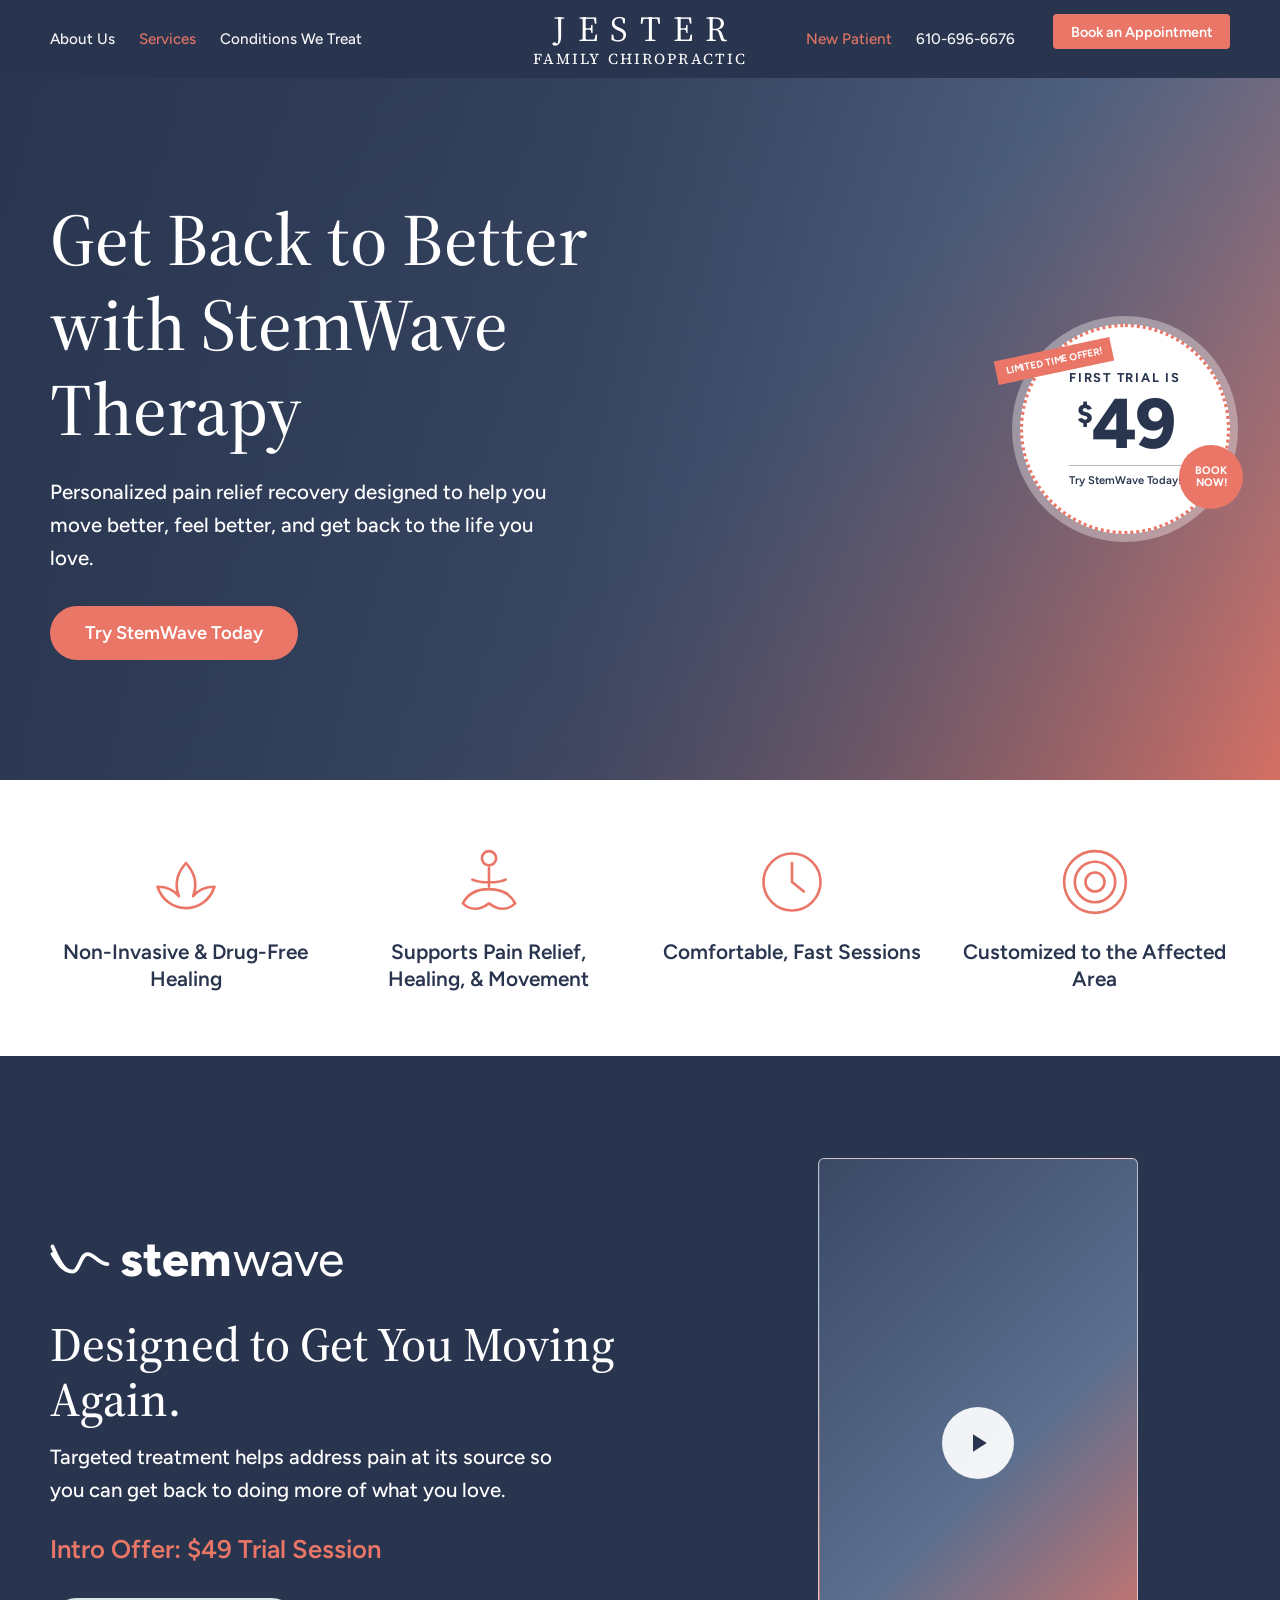
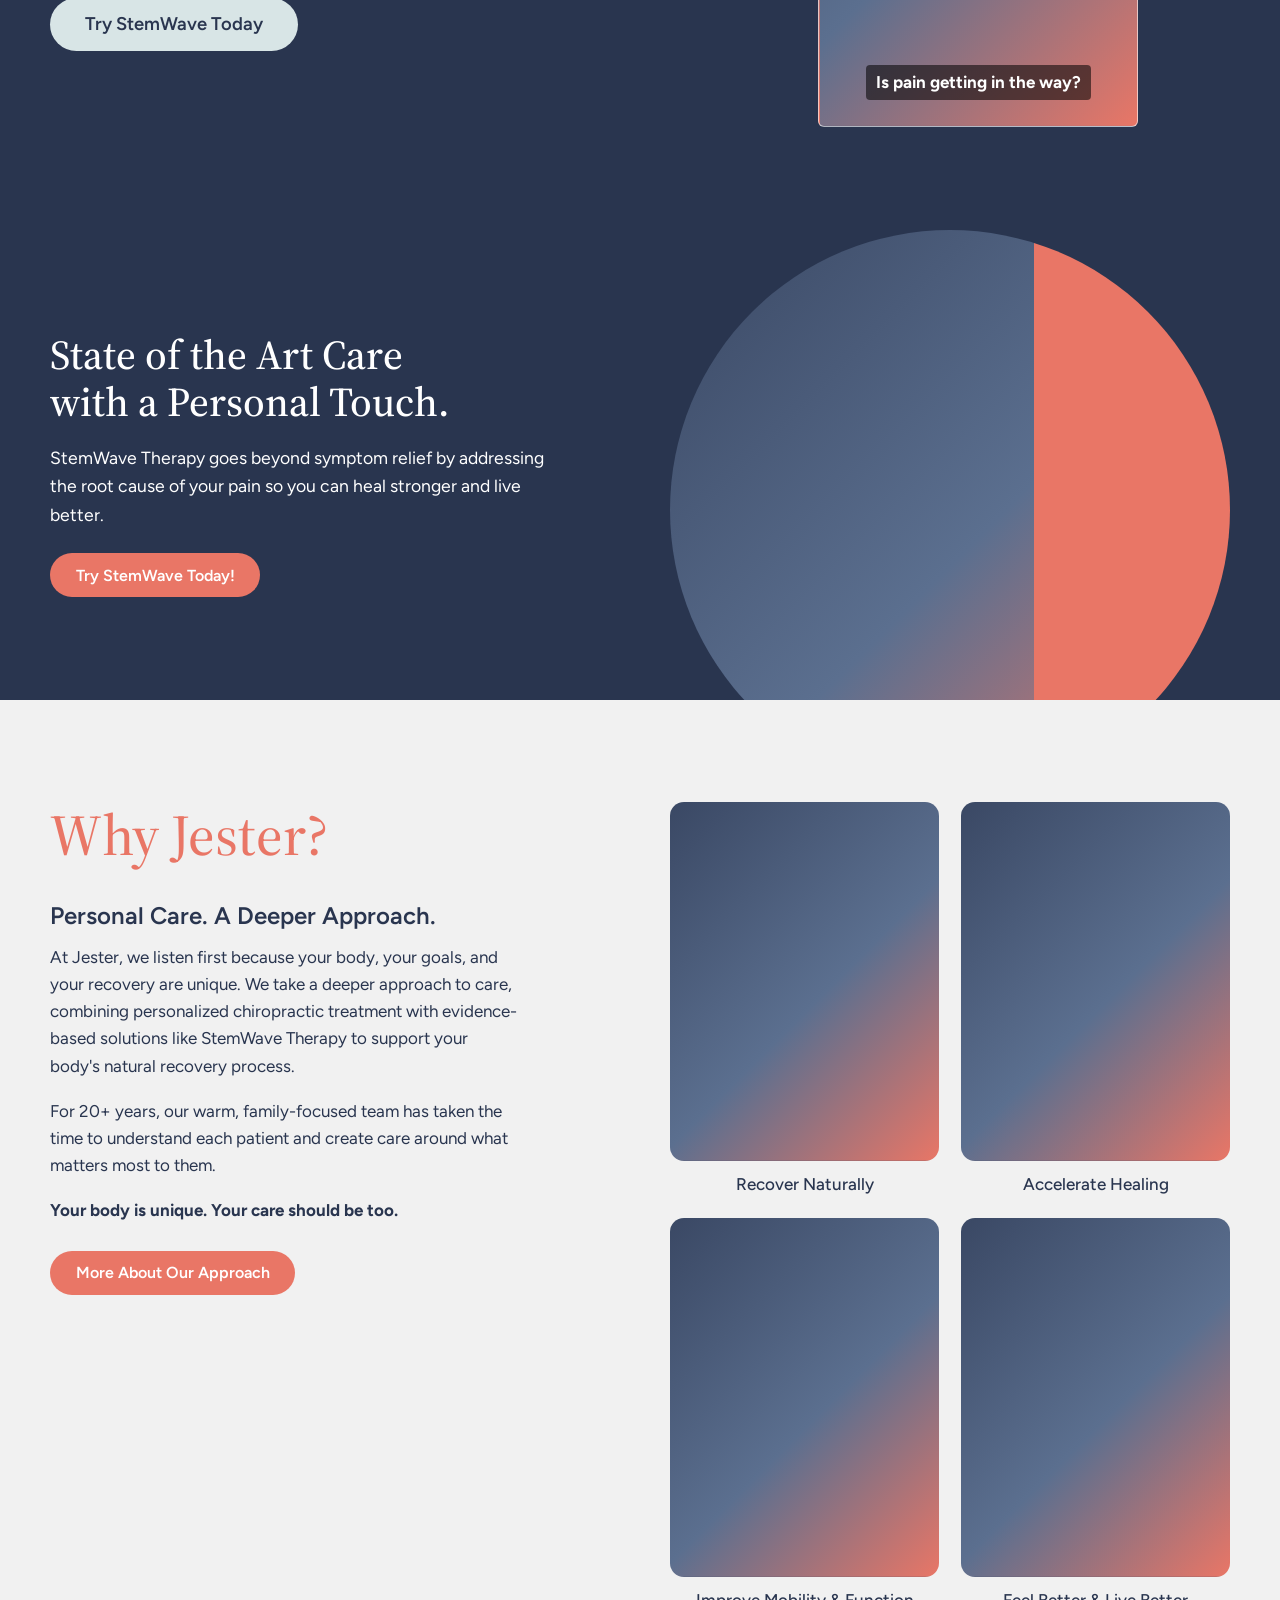
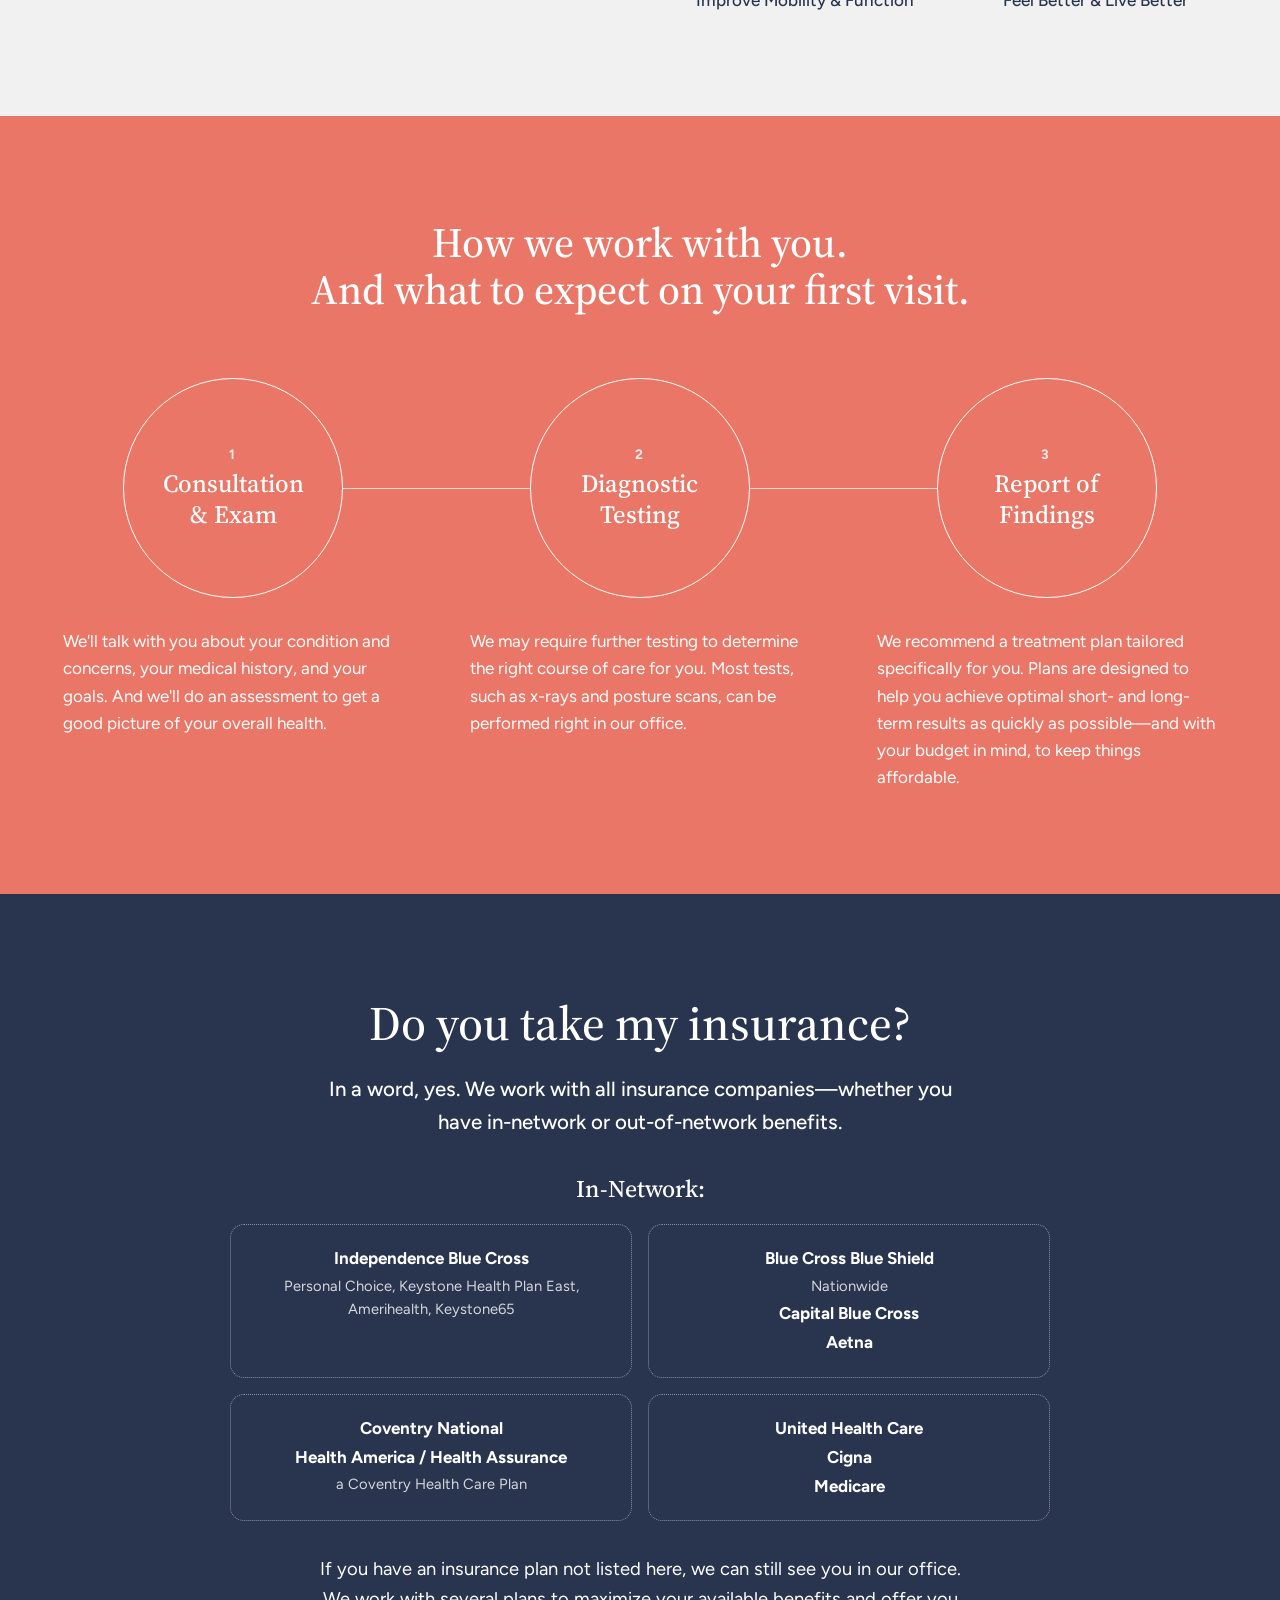
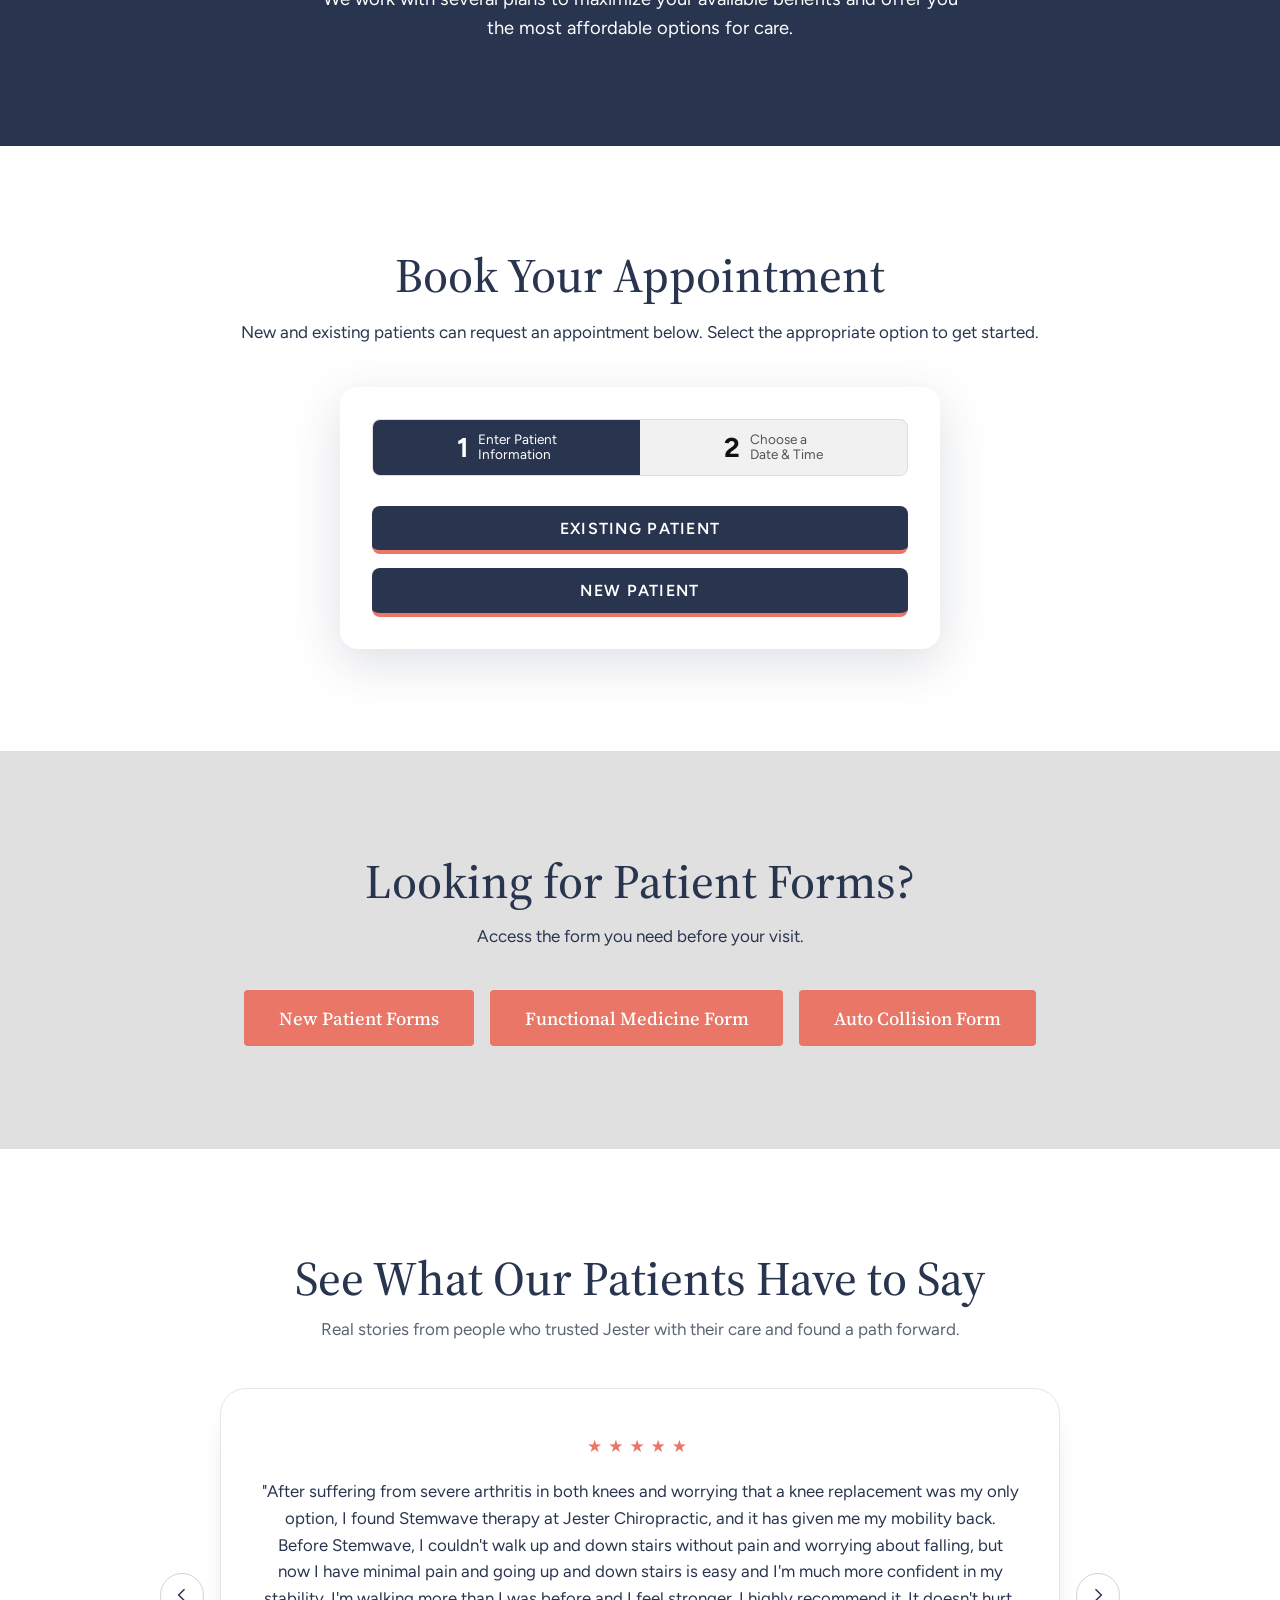
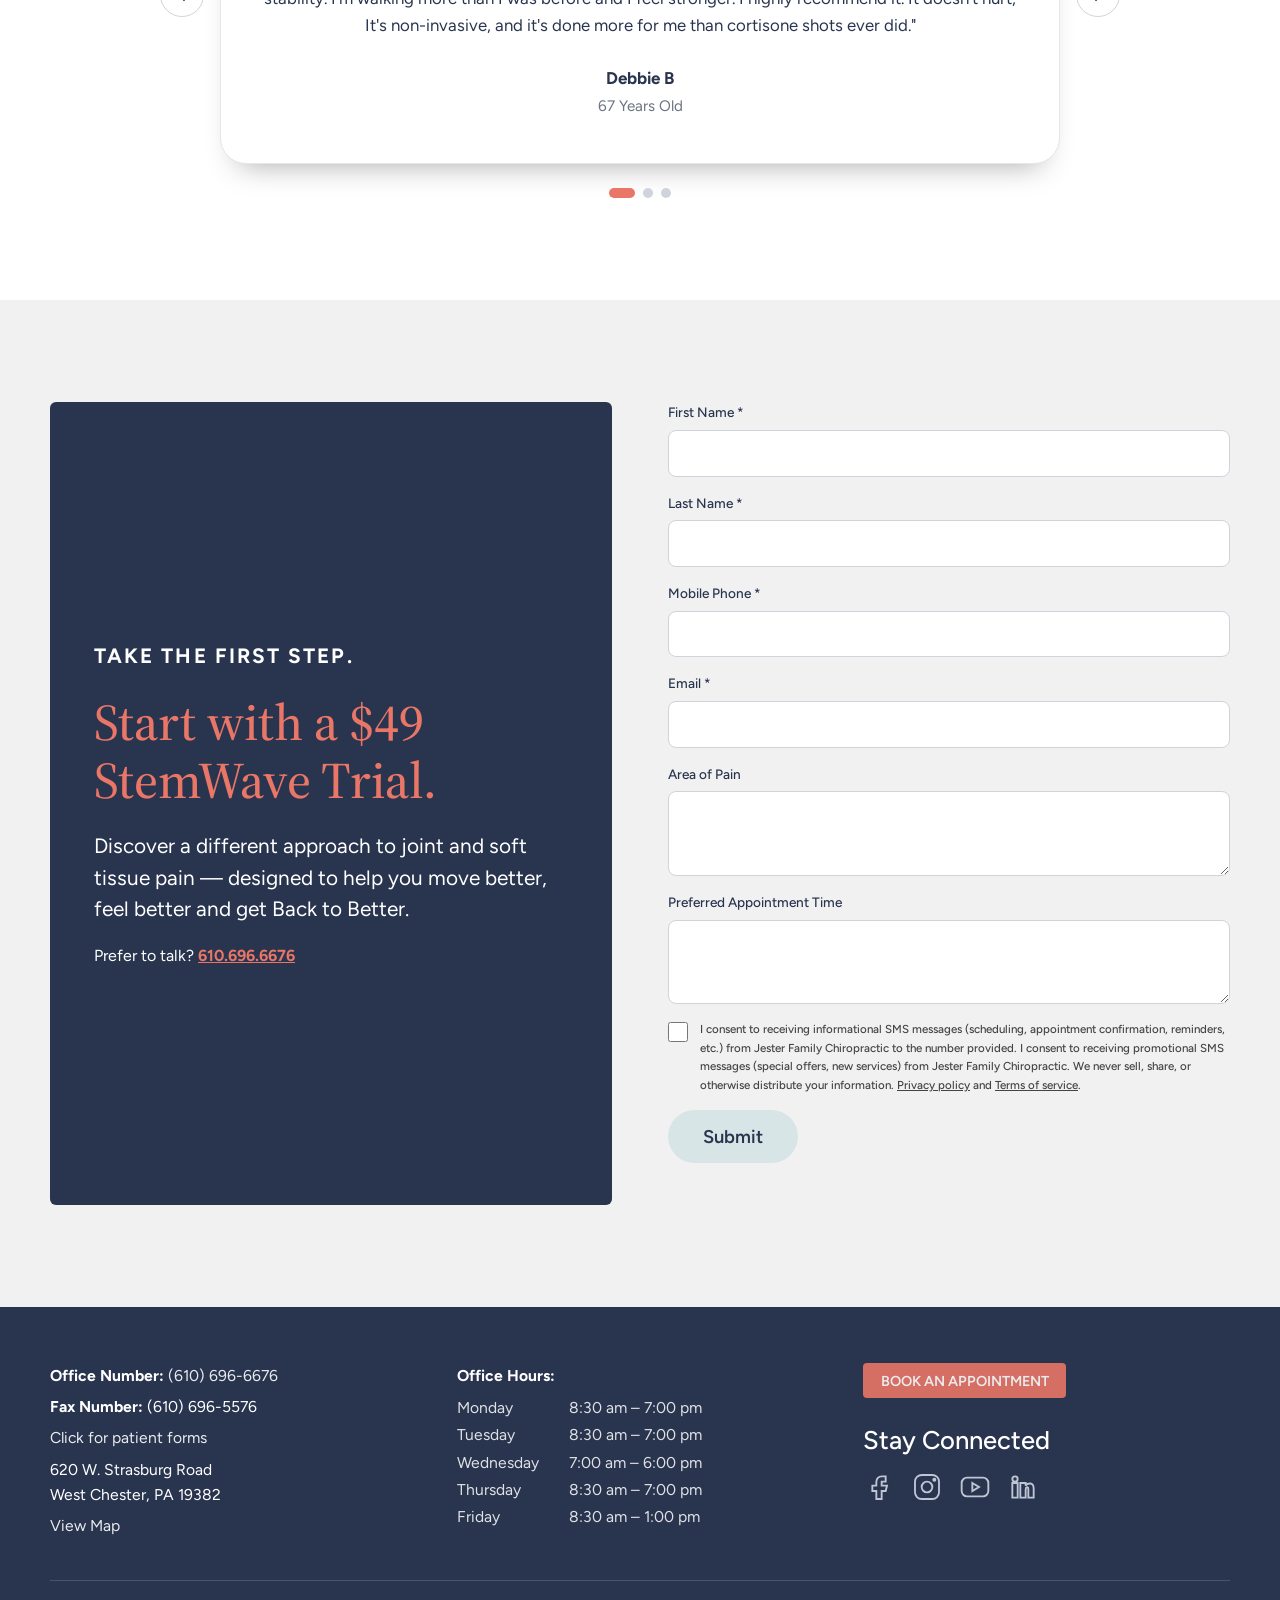
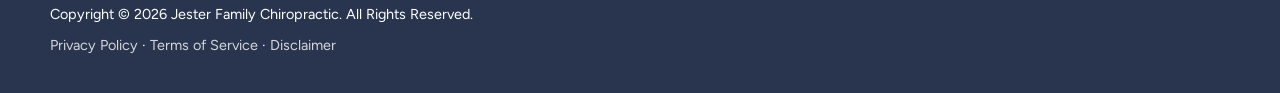
==== landing/index.html @ bee8f367 "Add StemWave Therapy landing page (HTML/CSS/JS) Single-page landing for Jester Family Chiropractic c" ====
<!doctype html>
<html lang="en">
<head>
<meta charset="utf-8">
<meta name="viewport" content="width=device-width, initial-scale=1">
<title>StemWave Therapy | Jester Family Chiropractic, West Chester PA</title>
<meta name="description" content="Non-invasive, drug-free StemWave Therapy in West Chester, PA. Start with a $49 trial session at Jester Family Chiropractic.">
<link rel="preconnect" href="https://fonts.googleapis.com">
<link rel="preconnect" href="https://fonts.gstatic.com" crossorigin>
<link href="https://fonts.googleapis.com/css2?family=Figtree:wght@400;500;600;700&family=Source+Serif+4:opsz,wght@8..60,400;8..60,500;8..60,600&display=swap" rel="stylesheet">
<link rel="stylesheet" href="style.css">
<script type="application/ld+json">
{"@context":"https://schema.org","@type":"Chiropractor","name":"Jester Family Chiropractic","telephone":"+1-610-696-6676","faxNumber":"+1-610-696-5576",
"address":{"@type":"PostalAddress","streetAddress":"620 W. Strasburg Road","addressLocality":"West Chester","addressRegion":"PA","postalCode":"19382","addressCountry":"US"},
"openingHoursSpecification":[
{"@type":"OpeningHoursSpecification","dayOfWeek":["Monday","Tuesday","Thursday"],"opens":"08:30","closes":"19:00"},
{"@type":"OpeningHoursSpecification","dayOfWeek":"Wednesday","opens":"07:00","closes":"18:00"},
{"@type":"OpeningHoursSpecification","dayOfWeek":"Friday","opens":"08:30","closes":"13:00"}]}
</script>
</head>
<body>
<a class="skip" href="#main">Skip to content</a>

<header class="site-header" id="top">
  <div class="header-inner">
    <nav class="nav nav-left" aria-label="Primary">
      <a href="#why">About Us</a>
      <a href="#stemwave" class="active">Services</a>
      <a href="#benefits">Conditions We Treat</a>
    </nav>
    <a class="logo" href="#top" aria-label="Jester Family Chiropractic">
      <span class="logo-main">JESTER</span>
      <span class="logo-sub">Family Chiropractic</span>
    </a>
    <nav class="nav nav-right" aria-label="Secondary">
      <a href="#book-your-appointment" class="accent">New Patient</a>
      <a href="tel:6106966676">610-696-6676</a>
    </nav>
    <a class="btn btn-coral btn-sm header-cta" href="#book-your-appointment">Book an Appointment</a>
    <button class="menu-btn" aria-label="Menu" aria-expanded="false" aria-controls="mobile-nav"><span></span><span></span><span></span></button>
  </div>
  <nav id="mobile-nav" class="mobile-nav" aria-label="Mobile">
    <a href="#why">About Us</a><a href="#stemwave">Services</a><a href="#how-we-work">What to Expect</a>
    <a href="#insurance">Insurance</a><a href="#book-your-appointment">Book an Appointment</a><a href="tel:6106966676">610-696-6676</a>
  </nav>
</header>

<main id="main">

<!-- HERO -->
<section class="hero ph" style="--img:url(assets/hero.jpg)">
  <div class="hero-overlay"></div>
  <div class="wrap hero-inner">
    <div class="hero-copy reveal">
      <h1>Get Back to Better with StemWave Therapy</h1>
      <p class="lead">Personalized pain relief recovery designed to help you move better, feel better, and get back to the life you love.</p>
      <a class="btn btn-coral btn-lg" href="#formsection">Try StemWave Today</a>
    </div>
    <a class="offer" href="#formsection" aria-label="Limited time offer: first trial is $49. Book now">
      <span class="offer-tag">Limited time offer!</span>
      <span class="offer-small">First trial is</span>
      <span class="offer-price"><sup>$</sup>49</span>
      <span class="offer-note">Try StemWave Today!</span>
      <span class="offer-book">Book<br>Now!</span>
    </a>
  </div>
</section>

<!-- BENEFITS -->
<section class="benefits" id="benefits">
  <div class="wrap grid-4">
    <div class="benefit reveal">
      <svg viewBox="0 0 64 64" aria-hidden="true"><path d="M32 54c-10 0-20-6-24-18 8 0 14 3 18 8-3-8-3-18 6-28 9 10 9 20 6 28 4-5 10-8 18-8-4 12-14 18-24 18z"/></svg>
      <h3>Non-Invasive &amp; Drug-Free Healing</h3>
    </div>
    <div class="benefit reveal">
      <svg viewBox="0 0 64 64" aria-hidden="true"><circle cx="32" cy="12" r="6"/><path d="M32 20v16M18 30c6 3 22 3 28 0M10 50c6 6 14 6 22 0 8 6 16 6 22 0-4-8-12-12-22-12S14 42 10 50z"/></svg>
      <h3>Supports Pain Relief, Healing, &amp; Movement</h3>
    </div>
    <div class="benefit reveal">
      <svg viewBox="0 0 64 64" aria-hidden="true"><circle cx="32" cy="32" r="24"/><path d="M32 16v16l10 8"/></svg>
      <h3>Comfortable, Fast Sessions</h3>
    </div>
    <div class="benefit reveal">
      <svg viewBox="0 0 64 64" aria-hidden="true"><circle cx="32" cy="32" r="26"/><circle cx="32" cy="32" r="17"/><circle cx="32" cy="32" r="8"/></svg>
      <h3>Customized to the Affected Area</h3>
    </div>
  </div>
</section>

<!-- STEMWAVE INTRO -->
<section class="stemwave" id="stemwave">
  <div class="wrap split">
    <div class="reveal">
      <p class="wordmark" aria-label="StemWave"><svg viewBox="0 0 48 32" aria-hidden="true"><path d="M2 6c6 14 10 20 16 20s6-14 12-14 8 8 16 8M2 12c6 10 10 14 16 14"/></svg><b>stem</b>wave</p>
      <h2>Designed to Get You Moving Again.</h2>
      <p class="lead">Targeted treatment helps address pain at its source so you can get back to doing more of what you love.</p>
      <p class="intro-offer">Intro Offer: $49 Trial Session</p>
      <a class="btn btn-mist btn-lg" href="#formsection">Try StemWave Today</a>
    </div>
    <div class="video reveal">
      <div class="video-frame ph" style="--img:url(assets/video-poster.jpg)">
        <button class="play" aria-label="Play video"><svg viewBox="0 0 24 24"><path d="M8 5v14l11-7z"/></svg></button>
        <span class="video-cap">Is pain getting in the way?</span>
      </div>
    </div>
  </div>
</section>

<!-- STATE OF THE ART -->
<section class="art">
  <div class="wrap split art-grid">
    <div class="reveal">
      <h2>State of the Art Care<br>with a Personal Touch.</h2>
      <p>StemWave Therapy goes beyond symptom relief by addressing the root cause of your pain so you can heal stronger and live better.</p>
      <a class="btn btn-coral" href="#formsection">Try StemWave Today!</a>
    </div>
    <div class="art-visual reveal" aria-hidden="true">
      <div class="art-half"></div>
      <div class="art-circle ph" style="--img:url(assets/treatment-shoulder.jpg)"></div>
    </div>
  </div>
</section>

<!-- WHY JESTER -->
<section class="why" id="why">
  <div class="wrap split">
    <div class="reveal">
      <h2 class="coral">Why Jester?</h2>
      <h3>Personal Care. A Deeper Approach.</h3>
      <p>At Jester, we listen first because your body, your goals, and your recovery are unique. We take a deeper approach to care, combining personalized chiropractic treatment with evidence-based solutions like StemWave Therapy to support your body's natural recovery process.</p>
      <p>For 20+ years, our warm, family-focused team has taken the time to understand each patient and create care around what matters most to them.</p>
      <p><strong>Your body is unique. Your care should be too.</strong></p>
      <a class="btn btn-coral" href="#how-we-work">More About Our Approach</a>
    </div>
    <div class="tiles">
      <figure class="reveal"><div class="tile ph" style="--img:url(assets/tile-1.jpg)"></div><figcaption>Recover Naturally</figcaption></figure>
      <figure class="reveal"><div class="tile ph" style="--img:url(assets/tile-2.jpg)"></div><figcaption>Accelerate Healing</figcaption></figure>
      <figure class="reveal"><div class="tile ph" style="--img:url(assets/tile-3.jpg)"></div><figcaption>Improve Mobility &amp; Function</figcaption></figure>
      <figure class="reveal"><div class="tile ph" style="--img:url(assets/tile-4.jpg)"></div><figcaption>Feel Better &amp; Live Better</figcaption></figure>
    </div>
  </div>
</section>

<!-- HOW WE WORK -->
<section class="how" id="how-we-work">
  <div class="wrap">
    <h2 class="reveal">How we work with you.<br>And what to expect on your first visit.</h2>
    <ol class="steps">
      <li class="reveal">
        <span class="circle"><span class="num">1</span>Consultation<br>&amp; Exam</span>
        <p>We'll talk with you about your condition and concerns, your medical history, and your goals. And we'll do an assessment to get a good picture of your overall health.</p>
      </li>
      <li class="reveal">
        <span class="circle"><span class="num">2</span>Diagnostic<br>Testing</span>
        <p>We may require further testing to determine the right course of care for you. Most tests, such as x-rays and posture scans, can be performed right in our office.</p>
      </li>
      <li class="reveal">
        <span class="circle"><span class="num">3</span>Report of<br>Findings</span>
        <p>We recommend a treatment plan tailored specifically for you. Plans are designed to help you achieve optimal short- and long-term results as quickly as possible—and with your budget in mind, to keep things affordable.</p>
      </li>
    </ol>
  </div>
</section>

<!-- INSURANCE -->
<section class="insurance" id="insurance">
  <div class="wrap narrow">
    <h2 class="reveal">Do you take my insurance?</h2>
    <p class="lead reveal">In a word, yes. We work with all insurance companies—whether you have in-network or out-of-network benefits.</p>
    <h3 class="reveal">In-Network:</h3>
    <div class="ins-list reveal">
      <div><strong>Independence Blue Cross</strong><span>Personal Choice, Keystone Health Plan East, Amerihealth, Keystone65</span></div>
      <div><strong>Blue Cross Blue Shield</strong><span>Nationwide</span><strong>Capital Blue Cross</strong><strong>Aetna</strong></div>
      <div><strong>Coventry National</strong><strong>Health America / Health Assurance</strong><span>a Coventry Health Care Plan</span></div>
      <div><strong>United Health Care</strong><strong>Cigna</strong><strong>Medicare</strong></div>
    </div>
    <p class="ins-note reveal">If you have an insurance plan not listed here, we can still see you in our office. We work with several plans to maximize your available benefits and offer you the most affordable options for care.</p>
  </div>
</section>

<!-- BOOKING -->
<section class="booking" id="book-your-appointment">
  <div class="wrap narrow">
    <h2 class="reveal">Book Your Appointment</h2>
    <p class="reveal center">New and existing patients can request an appointment below. Select the appropriate option to get started.</p>

    <div class="book-card reveal" id="bookCard">
      <ol class="stepper" aria-label="Booking progress">
        <li class="on" data-step="1"><b>1</b><span>Enter Patient<br>Information</span></li>
        <li data-step="2"><b>2</b><span>Choose a<br>Date &amp; Time</span></li>
      </ol>

      <div class="panel" data-panel="0">
        <button class="btn btn-navy btn-block" data-type="Existing Patient">Existing Patient</button>
        <button class="btn btn-navy btn-block" data-type="New Patient">New Patient</button>
      </div>

      <form class="panel" data-panel="1" novalidate hidden>
        <p class="badge-type" id="patientType"></p>
        <div class="row2">
          <label>First name *<input name="first" autocomplete="given-name" required></label>
          <label>Last name *<input name="last" autocomplete="family-name" required></label>
        </div>
        <label>Mobile phone *<input name="phone" type="tel" autocomplete="tel" required></label>
        <label>Email *<input name="email" type="email" autocomplete="email" required></label>
        <div class="actions">
          <button type="button" class="link" data-back="0">← Back</button>
          <button type="submit" class="btn btn-coral">Continue</button>
        </div>
      </form>

      <div class="panel" data-panel="2" hidden>
        <p class="pick-title">Choose a day</p>
        <div class="days" id="days" role="radiogroup" aria-label="Day"></div>
        <p class="pick-title">Choose a time</p>
        <div class="times" id="times" role="radiogroup" aria-label="Time"></div>
        <div class="actions">
          <button type="button" class="link" data-back="1">← Back</button>
          <button type="button" class="btn btn-coral" id="confirmBtn" disabled>Request Appointment</button>
        </div>
      </div>

      <div class="panel done" data-panel="3" hidden>
        <svg viewBox="0 0 64 64" aria-hidden="true"><circle cx="32" cy="32" r="28"/><path d="M20 33l8 8 16-17"/></svg>
        <h3>Request received</h3>
        <p id="doneMsg"></p>
        <p class="small">Need it sooner? Call <a href="tel:6106966676">610-696-6676</a>.</p>
      </div>
    </div>
  </div>
</section>

<!-- PATIENT FORMS -->
<section class="forms" id="patient-forms">
  <div class="wrap">
    <h2 class="reveal">Looking for Patient Forms?</h2>
    <p class="reveal center">Access the form you need before your visit.</p>
    <div class="form-btns reveal">
      <a class="btn btn-coral btn-lg" href="https://jesterchiropractic.com/wp-content/uploads/2022/02/ChiroNewPatientPaperwork2022.pdf" target="_blank" rel="noopener">New Patient Forms</a>
      <a class="btn btn-coral btn-lg" href="https://jesterchiropractic.com/wp-content/uploads/2026/08/Functional-Medicine-New-Patient-JFC.pdf" target="_blank" rel="noopener">Functional Medicine Form</a>
      <a class="btn btn-coral btn-lg" href="https://jesterchiropractic.com/wp-content/uploads/2026/08/Auto-collision-Form-new.pdf" target="_blank" rel="noopener">Auto Collision Form</a>
    </div>
  </div>
</section>

<!-- TESTIMONIALS -->
<section class="testi" id="testimonials">
  <div class="wrap">
    <h2 class="reveal">See What Our Patients Have to Say</h2>
    <p class="sub reveal">Real stories from people who trusted Jester with their care and found a path forward.</p>
    <div class="slider reveal" id="slider" aria-roledescription="carousel">
      <button class="arrow prev" aria-label="Previous review"><svg viewBox="0 0 24 24"><path d="M15 5l-7 7 7 7"/></svg></button>
      <div class="slides" aria-live="polite">
        <blockquote class="slide on">
          <div class="stars" aria-label="5 stars">★★★★★</div>
          <p>"After suffering from severe arthritis in both knees and worrying that a knee replacement was my only option, I found Stemwave therapy at Jester Chiropractic, and it has given me my mobility back. Before Stemwave, I couldn't walk up and down stairs without pain and worrying about falling, but now I have minimal pain and going up and down stairs is easy and I'm much more confident in my stability. I'm walking more than I was before and I feel stronger. I highly recommend it. It doesn't hurt, It's non-invasive, and it's done more for me than cortisone shots ever did."</p>
          <footer><strong>Debbie B</strong><span>67 Years Old</span></footer>
        </blockquote>
        <blockquote class="slide">
          <div class="stars" aria-label="5 stars">★★★★★</div>
          <p>"The best chiropractic treatment center around. Friendly staff and they solved all of my neck and back issues."</p>
          <footer><strong>Adam N.</strong></footer>
        </blockquote>
        <blockquote class="slide">
          <div class="stars" aria-label="5 stars">★★★★★</div>
          <p>"Great team of wellness experts here. The most important thing is that they listen first. They really listen. They trust your insight into what's going on. Only then do they treat you."</p>
          <footer><strong>Chris D.</strong></footer>
        </blockquote>
      </div>
      <button class="arrow next" aria-label="Next review"><svg viewBox="0 0 24 24"><path d="M9 5l7 7-7 7"/></svg></button>
      <div class="dots" id="dots"></div>
    </div>
  </div>
</section>

<!-- LEAD FORM -->
<section class="lead-form" id="formsection">
  <div class="wrap lf-grid">
    <div class="lf-side reveal">
      <p class="eyebrow">Take the first step.</p>
      <h2>Start with a $49 StemWave Trial.</h2>
      <p>Discover a different approach to joint and soft tissue pain — designed to help you move better, feel better and get Back to Better.</p>
      <p class="lf-call">Prefer to talk? <a href="tel:6106966676">610.696.6676</a></p>
    </div>
    <form class="lf-form reveal" id="leadForm" novalidate>
      <label>First Name *<input name="first" autocomplete="given-name" required></label>
      <label>Last Name *<input name="last" autocomplete="family-name" required></label>
      <label>Mobile Phone *<input name="phone" type="tel" autocomplete="tel" required></label>
      <label>Email *<input name="email" type="email" autocomplete="email" required></label>
      <label>Area of Pain<textarea name="pain" rows="3"></textarea></label>
      <label>Preferred Appointment Time<textarea name="time" rows="3"></textarea></label>
      <label class="consent"><input type="checkbox" name="consent">
        <span>I consent to receiving informational SMS messages (scheduling, appointment confirmation, reminders, etc.) from Jester Family Chiropractic to the number provided. I consent to receiving promotional SMS messages (special offers, new services) from Jester Family Chiropractic. We never sell, share, or otherwise distribute your information. <a href="#">Privacy policy</a> and <a href="#">Terms of service</a>.</span></label>
      <button class="btn btn-mist btn-lg" type="submit">Submit</button>
      <p class="form-msg" role="status" aria-live="polite"></p>
    </form>
  </div>
</section>

</main>

<footer class="footer">
  <div class="wrap foot-grid">
    <div>
      <p><strong>Office Number:</strong> <a href="tel:6106966676">(610) 696-6676</a></p>
      <p><strong>Fax Number:</strong> (610) 696-5576</p>
      <p><a href="#patient-forms">Click for patient forms</a></p>
      <address>620 W. Strasburg Road<br>West Chester, PA 19382</address>
      <p><a href="https://www.google.com/maps/place/Jester+Family+Chiropractic/@39.9589726,-75.6202923,17z/data=!3m1!4b1!4m5!3m4!1s0x89c6f1467790715b:0xc29571de7e7b30d!8m2!3d39.9589726!4d-75.6181036" target="_blank" rel="noopener">View Map</a></p>
    </div>
    <div>
      <p><strong>Office Hours:</strong></p>
      <ul class="hours" id="hours">
        <li data-day="1"><span>Monday</span><span>8:30 am – 7:00 pm</span></li>
        <li data-day="2"><span>Tuesday</span><span>8:30 am – 7:00 pm</span></li>
        <li data-day="3"><span>Wednesday</span><span>7:00 am – 6:00 pm</span></li>
        <li data-day="4"><span>Thursday</span><span>8:30 am – 7:00 pm</span></li>
        <li data-day="5"><span>Friday</span><span>8:30 am – 1:00 pm</span></li>
      </ul>
    </div>
    <div>
      <a class="btn btn-coral btn-sm" href="#book-your-appointment">BOOK AN APPOINTMENT</a>
      <p class="connected">Stay Connected</p>
      <div class="social">
        <a href="#" aria-label="Facebook"><svg viewBox="0 0 24 24"><path d="M14 8h3V4h-3a4 4 0 0 0-4 4v3H7v4h3v6h4v-6h3l1-4h-4V8z"/></svg></a>
        <a href="#" aria-label="Instagram"><svg viewBox="0 0 24 24"><rect x="3" y="3" width="18" height="18" rx="5"/><circle cx="12" cy="12" r="4"/><circle cx="17.5" cy="6.5" r=".8"/></svg></a>
        <a href="#" aria-label="YouTube"><svg viewBox="0 0 24 24"><rect x="2" y="5" width="20" height="14" rx="4"/><path d="M10 9l5 3-5 3z"/></svg></a>
        <a href="#" aria-label="LinkedIn"><svg viewBox="0 0 24 24"><path d="M4 9h4v11H4zM6 4a2 2 0 1 1 0 4 2 2 0 0 1 0-4zM10 9h4v2c1-2 6-3 6 2v7h-4v-6c0-3-2-2-2 0v6h-4z"/></svg></a>
      </div>
    </div>
  </div>
  <div class="wrap legal">
    <p>Copyright © <span id="yr">2026</span> Jester Family Chiropractic. All Rights Reserved.</p>
    <p><a href="#">Privacy Policy</a> · <a href="#">Terms of Service</a> · <a href="#">Disclaimer</a></p>
  </div>
</footer>

<div class="sticky-bar" aria-label="Quick actions">
  <a href="tel:6106966676" class="btn btn-navy">Call</a>
  <a href="#formsection" class="btn btn-coral">Try StemWave $49</a>
</div>

<script src="script.js"></script>
</body>
</html>
---- landing/style.css ----
:root{
  --navy:#29354f; --navy-d:#1f2940; --coral:#e97666; --coral-d:#d9614f;
  --mist:#d8e5e6; --grey:#f1f1f1; --ink:#29354f; --white:#fff;
  --serif:"Source Serif 4",Georgia,serif; --sans:"Figtree",system-ui,sans-serif;
  --r:14px; --hdr:78px;
}
*{box-sizing:border-box;margin:0;padding:0}
html{scroll-behavior:smooth;scroll-padding-top:var(--hdr)}
body{font-family:var(--sans);color:var(--ink);background:#fff;line-height:1.6;font-size:17px;-webkit-font-smoothing:antialiased}
img,svg{display:block;max-width:100%}
a{color:inherit}
.wrap{width:min(1180px,100% - 40px);margin-inline:auto}
.narrow{width:min(820px,100% - 40px)}
.center{text-align:center}
.skip{position:absolute;left:-999px}.skip:focus{left:10px;top:10px;background:#fff;padding:8px 12px;z-index:100}
h1,h2,h3{font-family:var(--serif);font-weight:500;line-height:1.15}
h2{font-size:clamp(2rem,4vw,3rem)}
h3{font-size:1.5rem}
section{padding:clamp(56px,8vw,104px) 0}
.lead{font-size:clamp(1.1rem,1.6vw,1.35rem);font-weight:500}

/* buttons */
.btn{display:inline-block;border:0;cursor:pointer;font:600 1rem var(--sans);text-decoration:none;text-align:center;padding:.8em 1.6em;border-radius:999px;transition:transform .2s,background .2s,box-shadow .2s}
.btn:hover{transform:translateY(-2px);box-shadow:0 8px 20px rgba(0,0,0,.18)}
.btn:focus-visible,input:focus-visible,textarea:focus-visible,button:focus-visible,a:focus-visible{outline:3px solid var(--mist);outline-offset:2px}
.btn-coral{background:var(--coral);color:#fff}.btn-coral:hover{background:var(--coral-d)}
.btn-navy{background:var(--navy);color:#fff;border-radius:8px;letter-spacing:.08em;text-transform:uppercase;border-bottom:4px solid var(--coral)}
.btn-mist{background:var(--mist);color:var(--navy)}
.btn-sm{font-size:.9rem;padding:.6em 1.2em;border-radius:4px}
.btn-lg{font-size:1.15rem;padding:.85em 1.9em}
.btn-block{display:block;width:100%}
.btn[disabled]{opacity:.5;cursor:not-allowed;transform:none;box-shadow:none}

/* placeholder photos: drop real files into /assets */
.ph{--img:linear-gradient(transparent,transparent);background-color:#3a4864;
  background-image:var(--img),linear-gradient(135deg,#3a4864,#5b6f8f 55%,#e97666);background-size:cover;background-position:center}

/* header */
.site-header{position:sticky;top:0;z-index:50;background:var(--navy);color:#fff}
.header-inner{width:min(1180px,100% - 40px);margin-inline:auto;min-height:var(--hdr);display:grid;grid-template-columns:1fr auto 1fr;align-items:center;gap:24px;position:relative}
.logo{text-align:center;text-decoration:none;line-height:1}
.logo-main{display:block;font-family:var(--serif);font-size:2.2rem;letter-spacing:.35em;padding-left:.35em}
.logo-sub{display:block;font-family:var(--serif);font-size:.95rem;letter-spacing:.14em;text-transform:uppercase;margin-top:4px}
.nav{display:flex;gap:24px;font-size:.95rem;font-weight:500;white-space:nowrap}
.nav-right{justify-content:flex-end;padding-right:215px}
.nav a{text-decoration:none;opacity:.95;transition:color .2s}
.nav a:hover,.nav a.accent,.nav a.active{color:var(--coral)}
.header-cta{position:absolute;right:0;top:14px}
.menu-btn{display:none;background:none;border:0;padding:10px;justify-self:end;cursor:pointer}
.menu-btn span{display:block;width:24px;height:2px;background:#fff;margin:5px 0;transition:.25s}
.mobile-nav{display:none}

/* hero */
.hero{position:relative;min-height:min(78vh,760px);display:flex;align-items:center;color:#fff;padding:60px 0}
.hero-overlay{position:absolute;inset:0;background:linear-gradient(90deg,rgba(41,53,79,.92) 0%,rgba(41,53,79,.7) 45%,rgba(41,53,79,.1) 100%)}
.hero-inner{position:relative;display:flex;justify-content:space-between;align-items:center;gap:30px;width:min(1180px,100% - 40px)}
.hero-copy{max-width:600px}
.hero h1{font-size:clamp(2.6rem,6vw,4.6rem);margin-bottom:24px}
.hero .lead{margin-bottom:32px;max-width:520px}
.offer{position:relative;flex:none;width:210px;height:210px;border-radius:50%;background:#fff;color:var(--navy);display:flex;flex-direction:column;align-items:center;justify-content:center;text-decoration:none;border:3px dotted var(--coral);box-shadow:0 0 0 8px rgba(255,255,255,.35);transition:transform .3s;animation:float 4s ease-in-out infinite}
.offer:hover{transform:scale(1.05) rotate(-3deg)}
@keyframes float{50%{translate:0 -8px}}
.offer-tag{position:absolute;top:22px;left:-28px;background:var(--coral);color:#fff;font-size:.62rem;font-weight:700;text-transform:uppercase;padding:4px 10px;transform:rotate(-12deg)}
.offer-small{font-weight:700;letter-spacing:.14em;text-transform:uppercase;font-size:.8rem}
.offer-price{font:800 4.4rem/1 var(--sans);letter-spacing:-.04em}
.offer-price sup{font-size:1.8rem;vertical-align:top;position:relative;top:.4em;margin-right:2px}
.offer-note{font-size:.7rem;font-weight:600;border-top:1px solid #bbb;margin-top:6px;padding-top:6px}
.offer-book{position:absolute;right:-16px;bottom:22px;width:64px;height:64px;border-radius:50%;background:var(--coral);color:#fff;font-size:.68rem;font-weight:700;text-transform:uppercase;display:flex;align-items:center;justify-content:center;text-align:center;line-height:1.1}

/* benefits */
.benefits{padding:64px 0}
.grid-4{display:grid;grid-template-columns:repeat(4,1fr);gap:32px;text-align:center}
.benefit svg{width:76px;height:76px;margin:0 auto 18px;fill:none;stroke:var(--coral);stroke-width:2.2;stroke-linecap:round;stroke-linejoin:round}
.benefit h3{font-family:var(--sans);font-weight:600;font-size:1.3rem;line-height:1.3}

/* stemwave intro */
.stemwave{background:var(--navy);color:#fff}
.split{display:grid;grid-template-columns:1.1fr .9fr;gap:60px;align-items:center}
.wordmark{display:flex;align-items:center;gap:10px;font:400 3rem/1 var(--sans);margin-bottom:34px}
.wordmark b{font-weight:800;margin-right:-8px}
.wordmark svg{width:60px;fill:none;stroke:#fff;stroke-width:3;stroke-linecap:round}
.stemwave h2{margin-bottom:14px}
.stemwave .lead{max-width:520px;margin-bottom:22px}
.intro-offer{color:var(--coral);font-size:1.6rem;font-weight:600;margin-bottom:28px}
.video{display:flex;justify-content:center}
.video-frame{position:relative;width:min(320px,80%);aspect-ratio:9/16;border:1px solid rgba(255,255,255,.6);border-radius:6px;overflow:hidden;display:flex;align-items:flex-end;justify-content:center}
.play{position:absolute;inset:0;margin:auto;width:72px;height:72px;border-radius:50%;border:0;background:rgba(255,255,255,.92);cursor:pointer;display:grid;place-items:center;transition:transform .2s}
.play:hover{transform:scale(1.1)}
.play svg{width:30px;fill:var(--navy)}
.video-cap{margin-bottom:26px;font-weight:700;background:rgba(0,0,0,.55);padding:4px 10px;border-radius:4px}

/* art */
.art{background:var(--mist);padding:0;overflow:hidden}
.art-grid{background:var(--navy);color:#fff;width:100%;max-width:none;margin:0;padding:0 max(20px,calc((100% - 1180px)/2));grid-template-columns:1fr 1fr;min-height:470px;gap:30px}
.art h2{margin-bottom:18px;font-size:clamp(1.8rem,3.2vw,2.6rem)}
.art p{margin-bottom:24px;max-width:520px;font-size:1.1rem}
.art-visual{position:relative;height:100%;min-height:470px}
.art-circle{position:absolute;right:0;top:0;width:min(560px,100%);aspect-ratio:1;border-radius:50%;overflow:hidden}
.art-half{position:absolute;right:0;top:0;width:min(560px,100%);aspect-ratio:1;border-radius:50%;background:var(--coral);clip-path:inset(0 0 0 65%)}
.art-circle{clip-path:inset(0 35% 0 0)}

/* why */
.why{background:var(--grey)}
.why .split{align-items:start;grid-template-columns:1fr 1fr}
.coral{color:var(--coral);font-size:clamp(2.6rem,5vw,3.6rem);margin-bottom:34px}
.why h3{font-family:var(--sans);font-weight:600;font-size:1.5rem;margin-bottom:14px}
.why p{margin-bottom:18px;max-width:470px}
.why .btn{margin-top:8px}
.tiles{display:grid;grid-template-columns:1fr 1fr;gap:20px 22px}
.tile{aspect-ratio:3/4;border-radius:14px;margin-bottom:10px}
.tiles figcaption{text-align:center;font-weight:500}

/* how */
.how{background:var(--coral);color:#fff;text-align:center}
.how h2{margin-bottom:64px;font-size:clamp(1.8rem,3.4vw,2.6rem)}
.steps{list-style:none;display:grid;grid-template-columns:repeat(3,1fr);gap:40px;position:relative;text-align:left}
.steps::before{content:"";position:absolute;top:110px;left:16%;right:16%;border-top:1px solid rgba(255,255,255,.7)}
.steps li{display:flex;flex-direction:column;align-items:center;gap:30px}
.circle{position:relative;z-index:1;width:220px;height:220px;border-radius:50%;border:1px solid #fff;background:var(--coral);display:grid;place-content:center;text-align:center;font:500 1.55rem/1.25 var(--serif);transition:background .3s,color .3s,transform .3s}
.steps li:hover .circle{background:#fff;color:var(--coral);transform:scale(1.04)}
.num{display:block;font:700 .85rem var(--sans);letter-spacing:.2em;margin-bottom:6px;opacity:.85}
.steps p{max-width:340px}

/* insurance */
.insurance{background:var(--navy);color:#fff;text-align:center}
.insurance h2{margin-bottom:22px}
.insurance .lead{max-width:640px;margin:0 auto 36px}
.insurance h3{margin-bottom:22px}
.ins-list{display:grid;grid-template-columns:repeat(2,1fr);gap:16px;text-align:center;margin-bottom:34px}
.ins-list div{border:1px dotted rgba(255,255,255,.45);border-radius:var(--r);padding:20px;display:flex;flex-direction:column;gap:2px;transition:background .25s,transform .25s}
.ins-list div:hover{background:rgba(255,255,255,.07);transform:translateY(-3px)}
.ins-list span{font-size:.92rem;opacity:.8}
.ins-note{font-size:1.15rem;max-width:660px;margin:auto}

/* booking */
.booking h2{text-align:center;margin-bottom:16px}
.booking .center{margin-bottom:40px}
.book-card{max-width:600px;margin-inline:auto;border-radius:18px;background:#fff;box-shadow:0 14px 50px rgba(41,53,79,.16);padding:32px}
.stepper{list-style:none;display:grid;grid-template-columns:1fr 1fr;margin-bottom:30px;border:1px solid #ddd;border-radius:8px;overflow:hidden;background:#f1f1f1}
.stepper li{display:flex;align-items:center;justify-content:center;gap:10px;padding:12px;font-size:.85rem;line-height:1.15;color:#555;transition:.3s}
.stepper b{font-size:1.7rem;color:#111}
.stepper li.on{background:var(--navy);color:#fff}.stepper li.on b{color:#fff}
.panel{display:flex;flex-direction:column;gap:14px}
.panel[hidden]{display:none}
label{display:flex;flex-direction:column;gap:6px;font-size:.92rem;font-weight:600}
input,textarea{font:400 1rem var(--sans);color:var(--ink);padding:.8em 1em;border:1px solid #cfd4dc;border-radius:8px;background:#fff;width:100%}
input:focus,textarea:focus{border-color:var(--coral);outline:none;box-shadow:0 0 0 3px rgba(233,118,102,.25)}
.row2{display:grid;grid-template-columns:1fr 1fr;gap:14px}
.err{border-color:#c0392b!important}
.actions{display:flex;justify-content:space-between;align-items:center;margin-top:8px}
.link{background:none;border:0;font:600 .95rem var(--sans);color:var(--navy);cursor:pointer;text-decoration:underline}
.badge-type{align-self:flex-start;background:var(--mist);padding:4px 14px;border-radius:99px;font-weight:600;font-size:.85rem}
.pick-title{font-weight:700}
.days,.times{display:grid;gap:10px}
.days{grid-template-columns:repeat(auto-fill,minmax(84px,1fr))}
.times{grid-template-columns:repeat(auto-fill,minmax(96px,1fr))}
.chip{border:1px solid #cfd4dc;background:#fff;border-radius:10px;padding:10px 6px;font:600 .9rem var(--sans);cursor:pointer;color:var(--navy);transition:.2s;line-height:1.25}
.chip small{display:block;font-weight:500;opacity:.7}
.chip:hover{border-color:var(--coral)}
.chip[aria-checked=true]{background:var(--navy);color:#fff;border-color:var(--navy)}
.done{align-items:center;text-align:center;padding:10px 0}
.done svg{width:72px;fill:none;stroke:var(--coral);stroke-width:3;stroke-linecap:round;stroke-linejoin:round}
.done svg circle{stroke-dasharray:176;stroke-dashoffset:176;animation:draw .8s forwards}
.done svg path{stroke-dasharray:50;stroke-dashoffset:50;animation:draw .5s .6s forwards}
@keyframes draw{to{stroke-dashoffset:0}}
.small{font-size:.9rem;color:#555}

/* forms */
.forms{background:#e0e0e0;text-align:center}
.forms h2{margin-bottom:14px}
.forms .center{margin-bottom:40px}
.form-btns{display:flex;flex-wrap:wrap;gap:16px;justify-content:center}
.form-btns .btn{border-radius:4px;font-family:var(--serif);font-weight:500}

/* testimonials */
.testi{text-align:center;overflow-x:clip}
.testi h2{margin-bottom:10px}
.sub{color:#5a6474;margin-bottom:44px}
.slider{position:relative;max-width:960px;margin:auto;padding:0 60px}
.slides{display:grid}
.slide{grid-area:1/1;background:#fff;border:1px solid #e3e6ea;border-radius:26px;padding:44px 40px;box-shadow:0 18px 30px -18px rgba(0,0,0,.35);opacity:0;visibility:hidden;transform:translateX(24px);transition:.5s}
.slide.on{opacity:1;visibility:visible;transform:none}
.stars{color:var(--coral);letter-spacing:.35em;margin-bottom:18px}
.slide p{font-size:1.05rem;margin-bottom:26px}
.slide footer{display:flex;flex-direction:column;gap:2px}
.slide footer span{color:#6b7482;font-size:.95rem}
.arrow{position:absolute;top:calc(50% - 20px);width:44px;height:44px;border-radius:50%;border:1px solid #cfd4dc;background:#fff;cursor:pointer;display:grid;place-items:center;transition:.2s}
.arrow:hover{background:var(--coral);border-color:var(--coral)}.arrow:hover svg{stroke:#fff}
.arrow svg{width:20px;fill:none;stroke:var(--navy);stroke-width:1.8}
.prev{left:0}.next{right:0}
.dots{display:flex;gap:8px;justify-content:center;margin-top:24px}
.dots button{width:10px;height:10px;border-radius:50%;border:0;background:#cfd4dc;cursor:pointer;padding:0}
.dots button.on{background:var(--coral);width:26px;border-radius:99px}

/* lead form */
.lead-form{background:var(--grey)}
.lf-grid{display:grid;grid-template-columns:1fr 1fr;gap:56px;align-items:stretch}
.lf-side{background:var(--navy);color:#fff;padding:56px 44px;display:flex;flex-direction:column;justify-content:center;gap:20px;border-radius:6px}
.eyebrow{text-transform:uppercase;font-weight:700;letter-spacing:.1em;font-size:1.3rem}
.lf-side h2{color:var(--coral);font-size:clamp(2.2rem,4vw,3.2rem)}
.lf-side p:not(.eyebrow){font-size:1.3rem;line-height:1.5}
.lf-call{font-size:1rem!important}.lf-call a{color:var(--coral);font-weight:700}
.lf-form{display:flex;flex-direction:column;gap:16px}
.lf-form label{font-weight:500;font-size:.85rem}
.consent{flex-direction:row;gap:12px;align-items:flex-start;font-size:.72rem!important;color:#444}
.consent input{width:20px;height:20px;margin-top:2px;flex:none}
.lf-form .btn{align-self:flex-start}
.form-msg{min-height:1.5em;font-weight:600}
.form-msg.ok{color:#1e7a4d}.form-msg.bad{color:#c0392b}

/* footer */
.footer{background:var(--navy);color:#fff;padding:56px 0 0;font-size:.98rem}
.foot-grid{display:grid;grid-template-columns:1fr 1fr 1fr;gap:40px;padding-bottom:36px}
.footer p,.footer address{margin-bottom:6px;font-style:normal}
.footer a{text-decoration:none;opacity:.9}.footer a:hover{color:var(--coral)}
.hours{list-style:none}
.hours li{display:flex;gap:16px;padding:1px 0;opacity:.85}
.hours li span:first-child{min-width:96px}
.hours li.today{color:var(--coral);opacity:1;font-weight:700}
.connected{font-size:1.6rem;margin:22px 0 10px!important;font-weight:500}
.social{display:flex;gap:16px}
.social svg{width:32px;height:32px;fill:none;stroke:#cfd6e3;stroke-width:1.4;transition:.2s}
.social a:hover svg{stroke:var(--coral);transform:translateY(-3px)}
.legal{border-top:1px solid rgba(255,255,255,.15);padding:22px 0 30px;font-size:.9rem;display:flex;flex-direction:column;gap:2px}
.legal a{opacity:.8}
.sticky-bar{display:none}

/* motion */
.reveal{opacity:0;transform:translateY(24px);transition:opacity .7s,transform .7s}
.reveal.in{opacity:1;transform:none}
@media (prefers-reduced-motion:reduce){*{animation:none!important;transition:none!important;scroll-behavior:auto!important}.reveal{opacity:1;transform:none}}

/* responsive */
@media (max-width:1100px){
  .nav-right{padding-right:0}.header-cta{display:none}
  .nav{gap:18px;font-size:.88rem}
}
@media (max-width:900px){
  :root{--hdr:66px}
  .header-inner{grid-template-columns:auto 1fr;}
  .nav{display:none}.menu-btn{display:block;order:2}
  .logo{text-align:left;justify-self:start}.logo-main{font-size:1.7rem;padding:0}.logo-sub{font-size:.75rem}
  .mobile-nav{display:none;flex-direction:column;padding:8px 20px 20px;border-top:1px solid rgba(255,255,255,.15)}
  .mobile-nav.open{display:flex}
  .mobile-nav a{color:#fff;text-decoration:none;padding:12px 0;border-bottom:1px solid rgba(255,255,255,.1)}
  .menu-btn[aria-expanded=true] span:nth-child(1){transform:translateY(7px) rotate(45deg)}
  .menu-btn[aria-expanded=true] span:nth-child(2){opacity:0}
  .menu-btn[aria-expanded=true] span:nth-child(3){transform:translateY(-7px) rotate(-45deg)}
  .hero-inner{flex-direction:column;align-items:flex-start}
  .hero-overlay{background:linear-gradient(180deg,rgba(41,53,79,.85),rgba(41,53,79,.7))}
  .offer{width:170px;height:170px;align-self:flex-end;margin-top:20px}.offer-tag{top:-6px;left:-20px}.offer-price{font-size:3.4rem}
  .grid-4{grid-template-columns:1fr 1fr}
  .split,.why .split,.lf-grid,.art-grid{grid-template-columns:1fr}
  .art-grid{padding:48px 20px 0}.art-visual{min-height:340px}
  .art-circle,.art-half{width:min(340px,90%);left:50%;right:auto;translate:-50% 0}
  .steps{grid-template-columns:1fr;gap:56px}.steps::before{display:none}
  .foot-grid{grid-template-columns:1fr}
  .slider{padding:0}.arrow{display:none}.slide{padding:32px 22px}
  .lf-side{padding:36px 24px}
  .sticky-bar{display:grid;grid-template-columns:1fr 2fr;gap:8px;position:fixed;left:0;right:0;bottom:0;z-index:40;padding:10px 12px;background:rgba(255,255,255,.96);box-shadow:0 -6px 20px rgba(0,0,0,.15)}
  .sticky-bar .btn{border-radius:8px;padding:.7em}
  body{padding-bottom:64px}
}
@media (max-width:560px){
  .row2,.ins-list{grid-template-columns:1fr}
  .book-card{padding:20px}
  .wordmark{font-size:2.2rem}
}
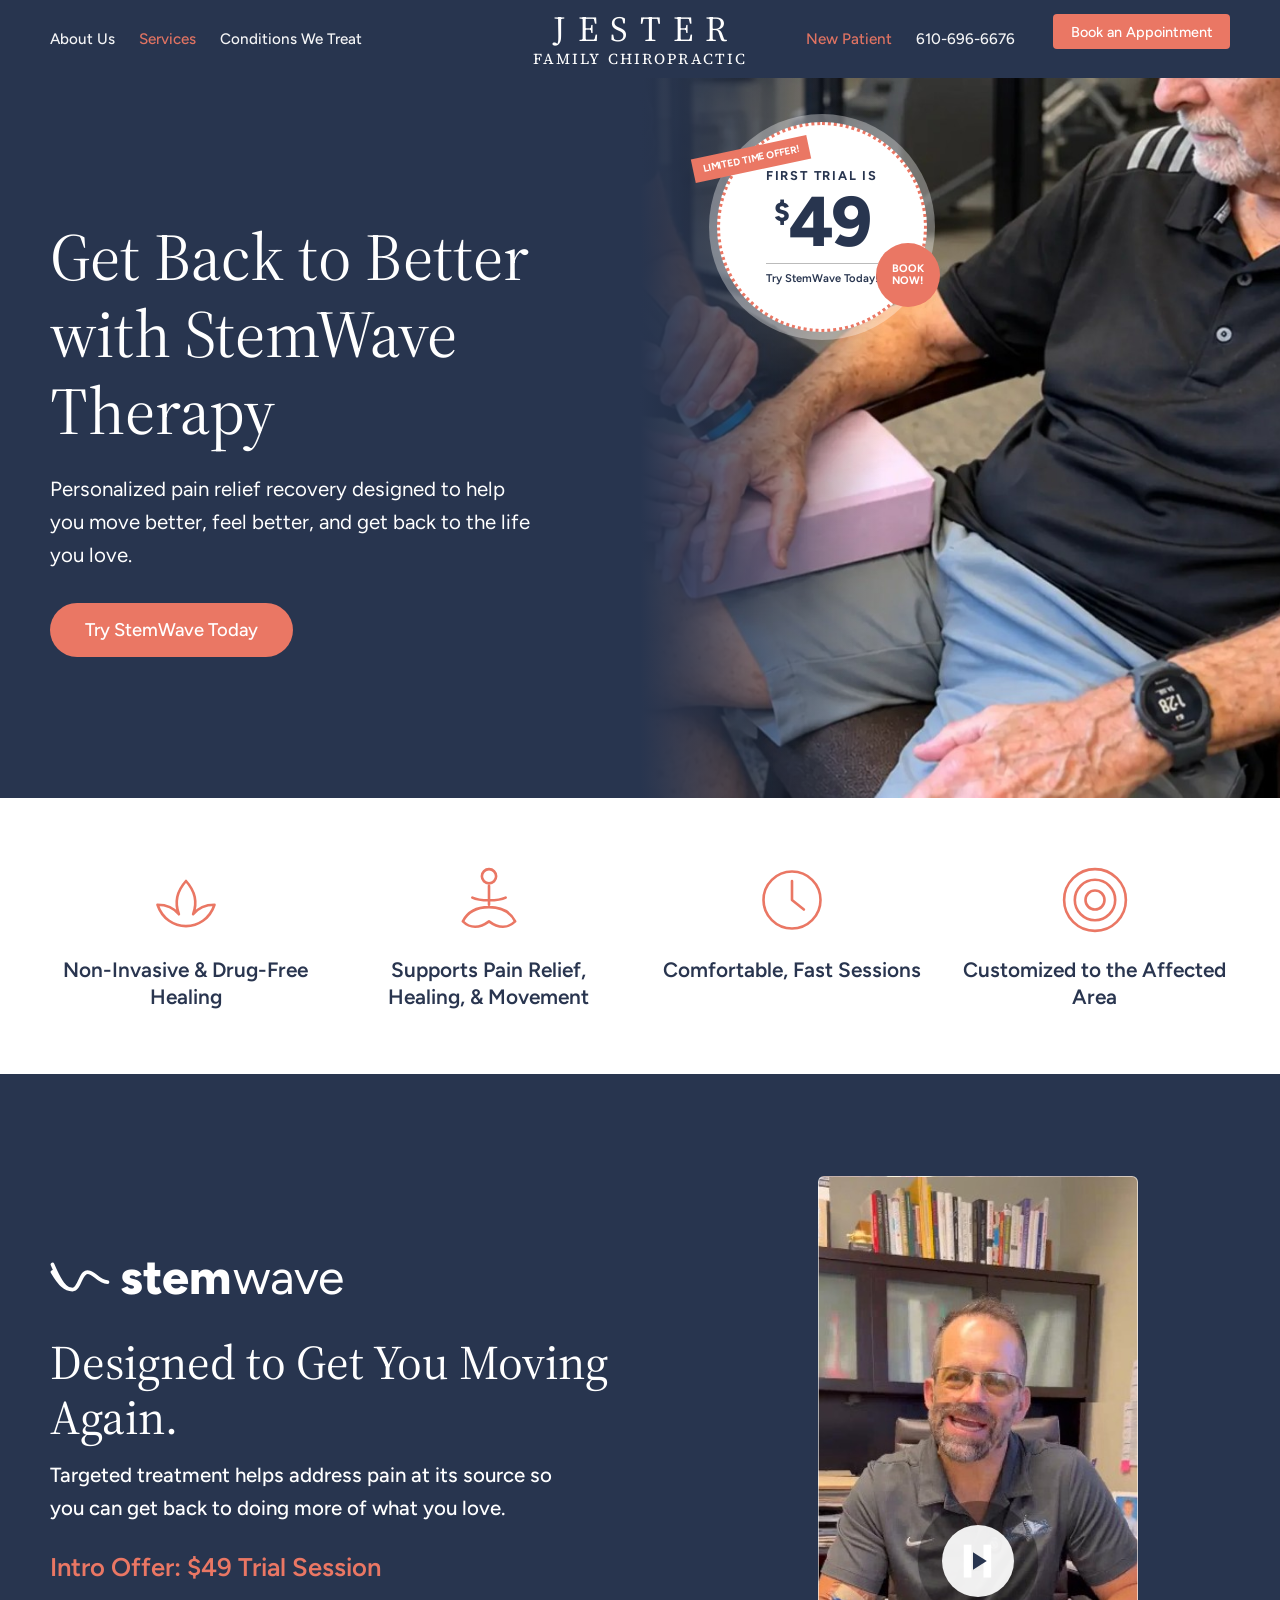
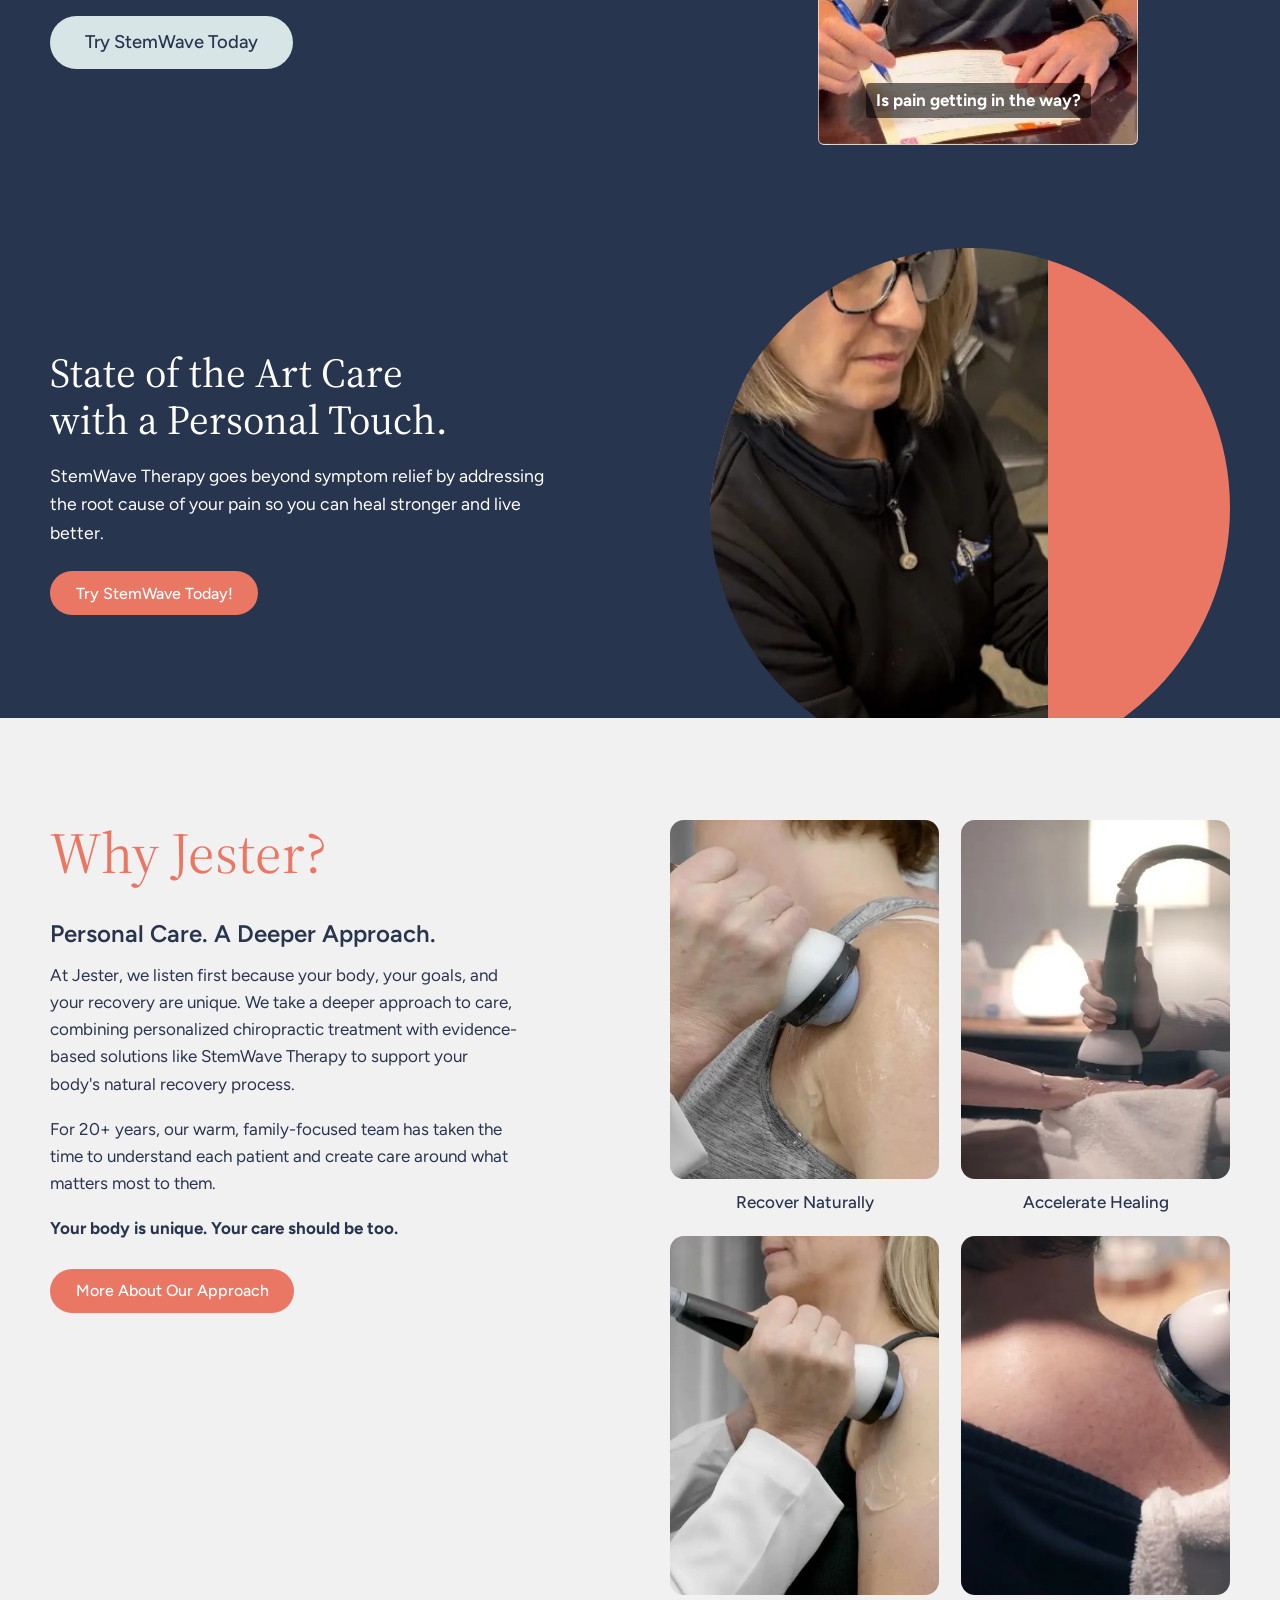
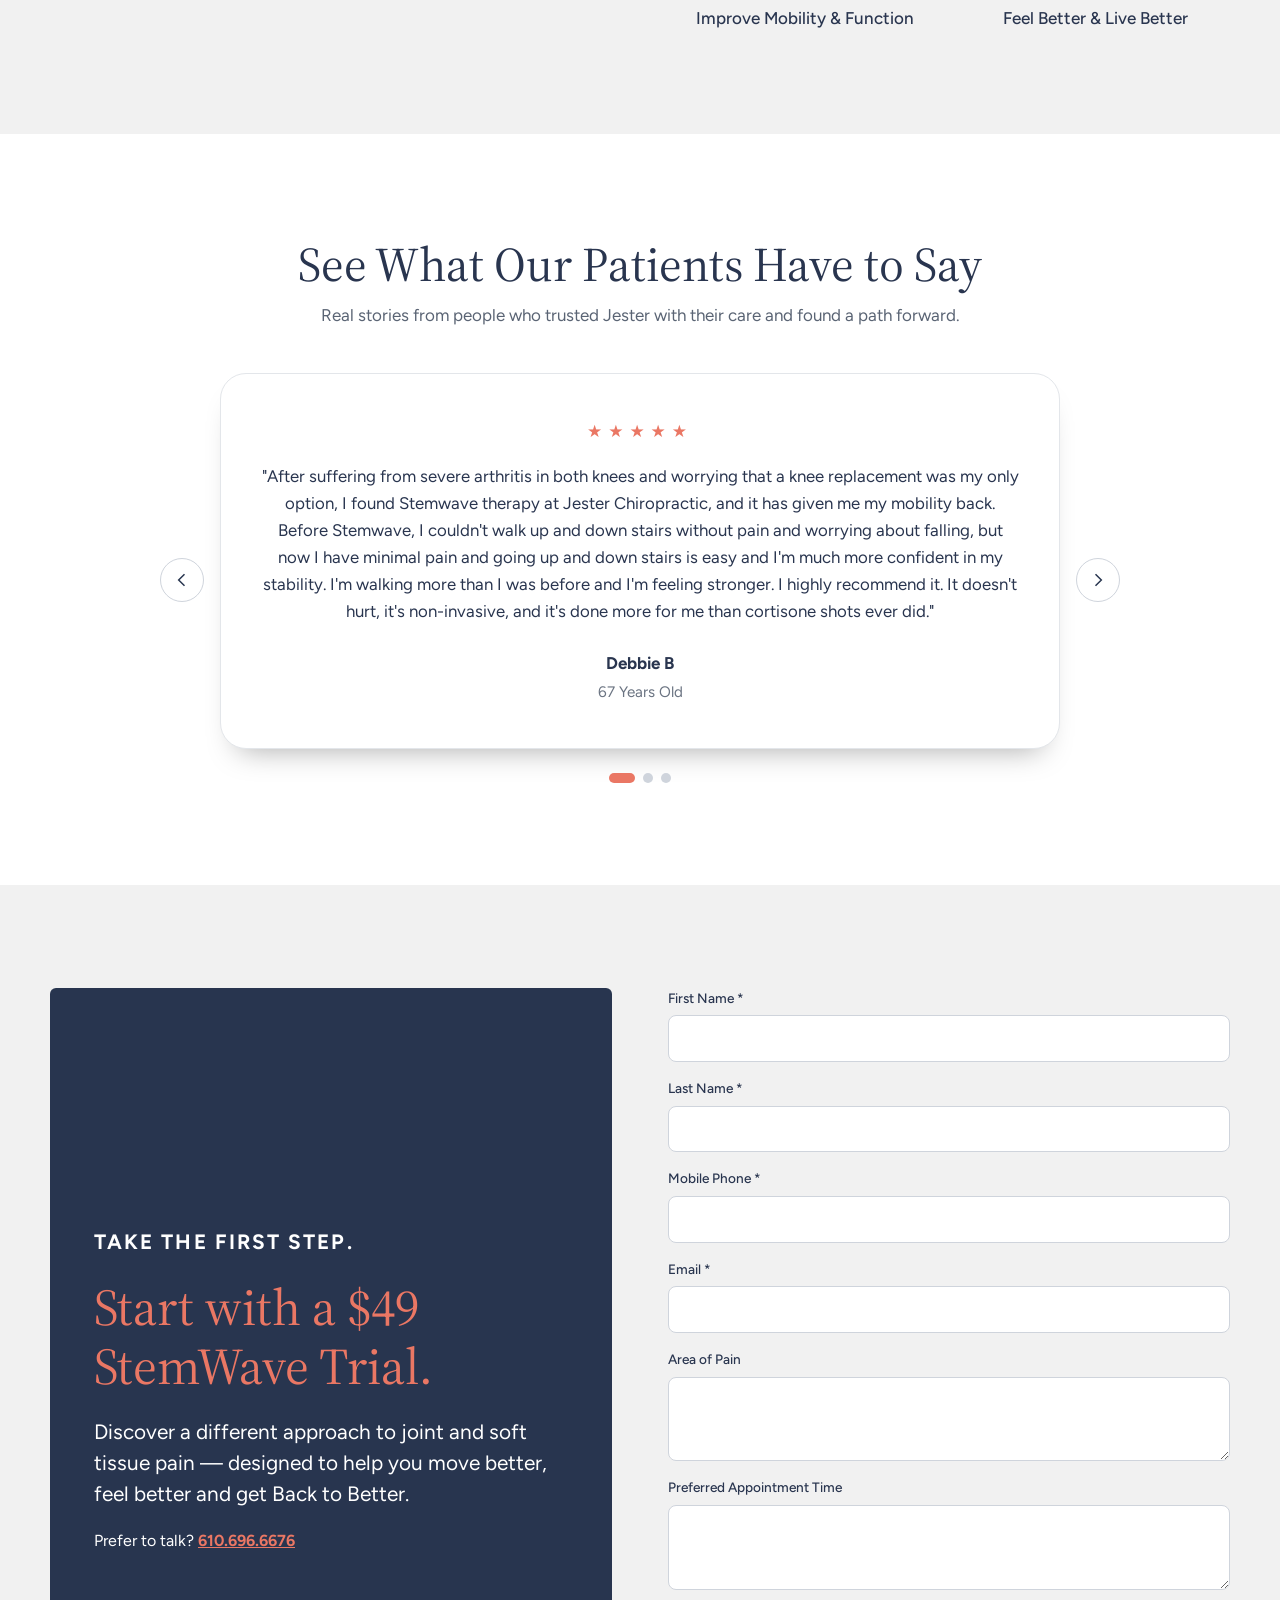
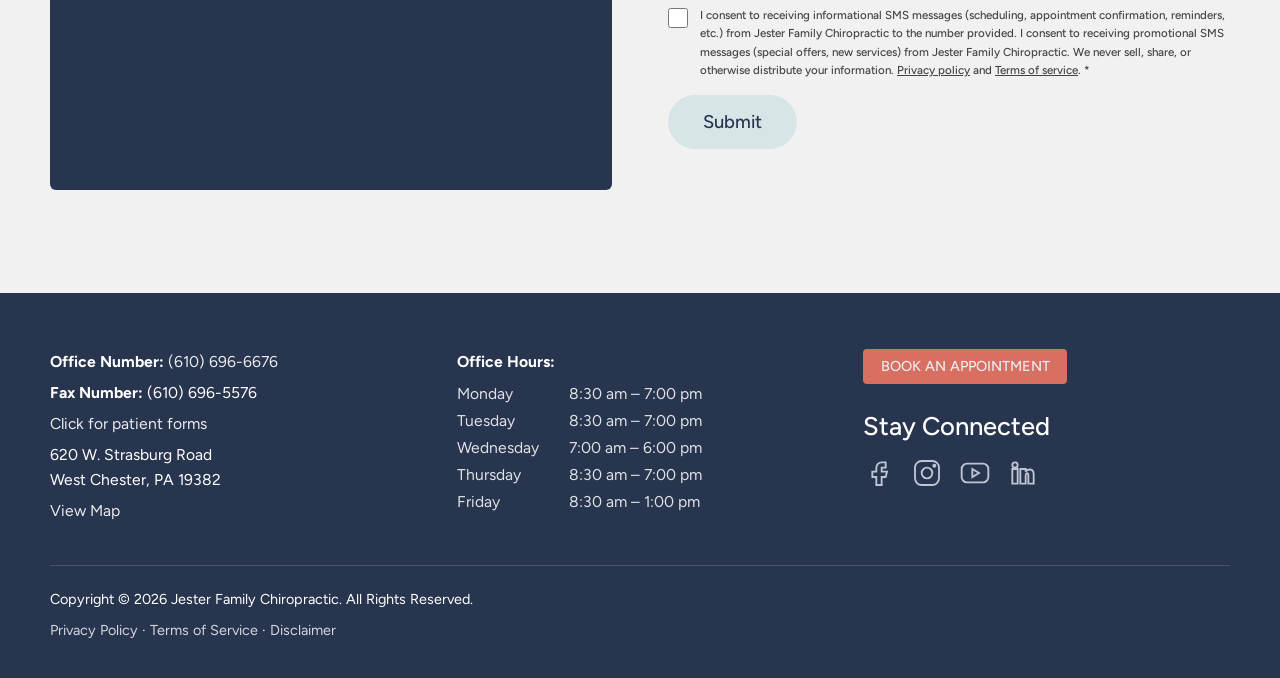
==== commit 064158d7: "Split landing into StemWave page and booking page; apply brand fonts/colors and real photos - index." ====
--- a/landing/index.html
+++ b/landing/index.html
@@ -33,29 +33,29 @@
       <span class="logo-sub">Family Chiropractic</span>
     </a>
     <nav class="nav nav-right" aria-label="Secondary">
-      <a href="#book-your-appointment" class="accent">New Patient</a>
+      <a href="book.html#how-we-work" class="accent">New Patient</a>
       <a href="tel:6106966676">610-696-6676</a>
     </nav>
-    <a class="btn btn-coral btn-sm header-cta" href="#book-your-appointment">Book an Appointment</a>
+    <a class="btn btn-coral btn-sm header-cta" href="book.html?service=stemwave#book-your-appointment">Book an Appointment</a>
     <button class="menu-btn" aria-label="Menu" aria-expanded="false" aria-controls="mobile-nav"><span></span><span></span><span></span></button>
   </div>
   <nav id="mobile-nav" class="mobile-nav" aria-label="Mobile">
-    <a href="#why">About Us</a><a href="#stemwave">Services</a><a href="#how-we-work">What to Expect</a>
-    <a href="#insurance">Insurance</a><a href="#book-your-appointment">Book an Appointment</a><a href="tel:6106966676">610-696-6676</a>
+    <a href="#why">About Us</a><a href="#stemwave">Services</a><a href="#testimonials">Reviews</a><a href="book.html#how-we-work">New Patient</a><a href="book.html?service=stemwave#book-your-appointment">Book an Appointment</a><a href="tel:6106966676">610-696-6676</a>
   </nav>
 </header>
 
 <main id="main">
 
 <!-- HERO -->
-<section class="hero ph" style="--img:url(assets/hero.jpg)">
-  <div class="hero-overlay"></div>
-  <div class="wrap hero-inner">
-    <div class="hero-copy reveal">
+<section class="hero-split">
+  <div class="hs-text">
+    <div class="reveal">
       <h1>Get Back to Better with StemWave Therapy</h1>
       <p class="lead">Personalized pain relief recovery designed to help you move better, feel better, and get back to the life you love.</p>
       <a class="btn btn-coral btn-lg" href="#formsection">Try StemWave Today</a>
     </div>
+  </div>
+  <div class="hs-photo ph" style="--img:url(assets/hero-treatment.jpg)" role="img" aria-label="StemWave therapy session in progress">
     <a class="offer" href="#formsection" aria-label="Limited time offer: first trial is $49. Book now">
       <span class="offer-tag">Limited time offer!</span>
       <span class="offer-small">First trial is</span>
@@ -66,7 +66,6 @@
   </div>
 </section>
 
-<!-- BENEFITS -->
 <section class="benefits" id="benefits">
   <div class="wrap grid-4">
     <div class="benefit reveal">
@@ -88,7 +87,6 @@
   </div>
 </section>
 
-<!-- STEMWAVE INTRO -->
 <section class="stemwave" id="stemwave">
   <div class="wrap split">
     <div class="reveal">
@@ -107,7 +105,6 @@
   </div>
 </section>
 
-<!-- STATE OF THE ART -->
 <section class="art">
   <div class="wrap split art-grid">
     <div class="reveal">
@@ -122,7 +119,6 @@
   </div>
 </section>
 
-<!-- WHY JESTER -->
 <section class="why" id="why">
   <div class="wrap split">
     <div class="reveal">
@@ -131,115 +127,13 @@
       <p>At Jester, we listen first because your body, your goals, and your recovery are unique. We take a deeper approach to care, combining personalized chiropractic treatment with evidence-based solutions like StemWave Therapy to support your body's natural recovery process.</p>
       <p>For 20+ years, our warm, family-focused team has taken the time to understand each patient and create care around what matters most to them.</p>
       <p><strong>Your body is unique. Your care should be too.</strong></p>
-      <a class="btn btn-coral" href="#how-we-work">More About Our Approach</a>
+      <a class="btn btn-coral" href="https://jesterchiropractic.com/about-us/" target="_blank" rel="noopener">More About Our Approach</a>
     </div>
     <div class="tiles">
       <figure class="reveal"><div class="tile ph" style="--img:url(assets/tile-1.jpg)"></div><figcaption>Recover Naturally</figcaption></figure>
       <figure class="reveal"><div class="tile ph" style="--img:url(assets/tile-2.jpg)"></div><figcaption>Accelerate Healing</figcaption></figure>
       <figure class="reveal"><div class="tile ph" style="--img:url(assets/tile-3.jpg)"></div><figcaption>Improve Mobility &amp; Function</figcaption></figure>
       <figure class="reveal"><div class="tile ph" style="--img:url(assets/tile-4.jpg)"></div><figcaption>Feel Better &amp; Live Better</figcaption></figure>
-    </div>
-  </div>
-</section>
-
-<!-- HOW WE WORK -->
-<section class="how" id="how-we-work">
-  <div class="wrap">
-    <h2 class="reveal">How we work with you.<br>And what to expect on your first visit.</h2>
-    <ol class="steps">
-      <li class="reveal">
-        <span class="circle"><span class="num">1</span>Consultation<br>&amp; Exam</span>
-        <p>We'll talk with you about your condition and concerns, your medical history, and your goals. And we'll do an assessment to get a good picture of your overall health.</p>
-      </li>
-      <li class="reveal">
-        <span class="circle"><span class="num">2</span>Diagnostic<br>Testing</span>
-        <p>We may require further testing to determine the right course of care for you. Most tests, such as x-rays and posture scans, can be performed right in our office.</p>
-      </li>
-      <li class="reveal">
-        <span class="circle"><span class="num">3</span>Report of<br>Findings</span>
-        <p>We recommend a treatment plan tailored specifically for you. Plans are designed to help you achieve optimal short- and long-term results as quickly as possible—and with your budget in mind, to keep things affordable.</p>
-      </li>
-    </ol>
-  </div>
-</section>
-
-<!-- INSURANCE -->
-<section class="insurance" id="insurance">
-  <div class="wrap narrow">
-    <h2 class="reveal">Do you take my insurance?</h2>
-    <p class="lead reveal">In a word, yes. We work with all insurance companies—whether you have in-network or out-of-network benefits.</p>
-    <h3 class="reveal">In-Network:</h3>
-    <div class="ins-list reveal">
-      <div><strong>Independence Blue Cross</strong><span>Personal Choice, Keystone Health Plan East, Amerihealth, Keystone65</span></div>
-      <div><strong>Blue Cross Blue Shield</strong><span>Nationwide</span><strong>Capital Blue Cross</strong><strong>Aetna</strong></div>
-      <div><strong>Coventry National</strong><strong>Health America / Health Assurance</strong><span>a Coventry Health Care Plan</span></div>
-      <div><strong>United Health Care</strong><strong>Cigna</strong><strong>Medicare</strong></div>
-    </div>
-    <p class="ins-note reveal">If you have an insurance plan not listed here, we can still see you in our office. We work with several plans to maximize your available benefits and offer you the most affordable options for care.</p>
-  </div>
-</section>
-
-<!-- BOOKING -->
-<section class="booking" id="book-your-appointment">
-  <div class="wrap narrow">
-    <h2 class="reveal">Book Your Appointment</h2>
-    <p class="reveal center">New and existing patients can request an appointment below. Select the appropriate option to get started.</p>
-
-    <div class="book-card reveal" id="bookCard">
-      <ol class="stepper" aria-label="Booking progress">
-        <li class="on" data-step="1"><b>1</b><span>Enter Patient<br>Information</span></li>
-        <li data-step="2"><b>2</b><span>Choose a<br>Date &amp; Time</span></li>
-      </ol>
-
-      <div class="panel" data-panel="0">
-        <button class="btn btn-navy btn-block" data-type="Existing Patient">Existing Patient</button>
-        <button class="btn btn-navy btn-block" data-type="New Patient">New Patient</button>
-      </div>
-
-      <form class="panel" data-panel="1" novalidate hidden>
-        <p class="badge-type" id="patientType"></p>
-        <div class="row2">
-          <label>First name *<input name="first" autocomplete="given-name" required></label>
-          <label>Last name *<input name="last" autocomplete="family-name" required></label>
-        </div>
-        <label>Mobile phone *<input name="phone" type="tel" autocomplete="tel" required></label>
-        <label>Email *<input name="email" type="email" autocomplete="email" required></label>
-        <div class="actions">
-          <button type="button" class="link" data-back="0">← Back</button>
-          <button type="submit" class="btn btn-coral">Continue</button>
-        </div>
-      </form>
-
-      <div class="panel" data-panel="2" hidden>
-        <p class="pick-title">Choose a day</p>
-        <div class="days" id="days" role="radiogroup" aria-label="Day"></div>
-        <p class="pick-title">Choose a time</p>
-        <div class="times" id="times" role="radiogroup" aria-label="Time"></div>
-        <div class="actions">
-          <button type="button" class="link" data-back="1">← Back</button>
-          <button type="button" class="btn btn-coral" id="confirmBtn" disabled>Request Appointment</button>
-        </div>
-      </div>
-
-      <div class="panel done" data-panel="3" hidden>
-        <svg viewBox="0 0 64 64" aria-hidden="true"><circle cx="32" cy="32" r="28"/><path d="M20 33l8 8 16-17"/></svg>
-        <h3>Request received</h3>
-        <p id="doneMsg"></p>
-        <p class="small">Need it sooner? Call <a href="tel:6106966676">610-696-6676</a>.</p>
-      </div>
-    </div>
-  </div>
-</section>
-
-<!-- PATIENT FORMS -->
-<section class="forms" id="patient-forms">
-  <div class="wrap">
-    <h2 class="reveal">Looking for Patient Forms?</h2>
-    <p class="reveal center">Access the form you need before your visit.</p>
-    <div class="form-btns reveal">
-      <a class="btn btn-coral btn-lg" href="https://jesterchiropractic.com/wp-content/uploads/2022/02/ChiroNewPatientPaperwork2022.pdf" target="_blank" rel="noopener">New Patient Forms</a>
-      <a class="btn btn-coral btn-lg" href="https://jesterchiropractic.com/wp-content/uploads/2026/08/Functional-Medicine-New-Patient-JFC.pdf" target="_blank" rel="noopener">Functional Medicine Form</a>
-      <a class="btn btn-coral btn-lg" href="https://jesterchiropractic.com/wp-content/uploads/2026/08/Auto-collision-Form-new.pdf" target="_blank" rel="noopener">Auto Collision Form</a>
     </div>
   </div>
 </section>
@@ -254,18 +148,18 @@
       <div class="slides" aria-live="polite">
         <blockquote class="slide on">
           <div class="stars" aria-label="5 stars">★★★★★</div>
-          <p>"After suffering from severe arthritis in both knees and worrying that a knee replacement was my only option, I found Stemwave therapy at Jester Chiropractic, and it has given me my mobility back. Before Stemwave, I couldn't walk up and down stairs without pain and worrying about falling, but now I have minimal pain and going up and down stairs is easy and I'm much more confident in my stability. I'm walking more than I was before and I feel stronger. I highly recommend it. It doesn't hurt, It's non-invasive, and it's done more for me than cortisone shots ever did."</p>
+          <p>"After suffering from severe arthritis in both knees and worrying that a knee replacement was my only option, I found Stemwave therapy at Jester Chiropractic, and it has given me my mobility back. Before Stemwave, I couldn't walk up and down stairs without pain and worrying about falling, but now I have minimal pain and going up and down stairs is easy and I'm much more confident in my stability. I'm walking more than I was before and I'm feeling stronger. I highly recommend it. It doesn't hurt, it's non-invasive, and it's done more for me than cortisone shots ever did."</p>
           <footer><strong>Debbie B</strong><span>67 Years Old</span></footer>
         </blockquote>
         <blockquote class="slide">
           <div class="stars" aria-label="5 stars">★★★★★</div>
-          <p>"The best chiropractic treatment center around. Friendly staff and they solved all of my neck and back issues."</p>
-          <footer><strong>Adam N.</strong></footer>
+          <p>"StemWave at Jester helped me get back to the activities I love. The team took time to listen, explained every step, and built a plan around my goals. Sessions were comfortable, and within weeks I noticed real improvement in how I move and feel day to day."</p>
+          <footer><strong>Michael R</strong><span>54 Years Old</span></footer>
         </blockquote>
         <blockquote class="slide">
           <div class="stars" aria-label="5 stars">★★★★★</div>
-          <p>"Great team of wellness experts here. The most important thing is that they listen first. They really listen. They trust your insight into what's going on. Only then do they treat you."</p>
-          <footer><strong>Chris D.</strong></footer>
+          <p>"I came in skeptical after trying everything else for shoulder pain. The care at Jester felt personal from day one. StemWave was gentle, the staff was warm and attentive, and I'm finally sleeping through the night again. I would recommend them to anyone looking for a deeper approach."</p>
+          <footer><strong>Susan K</strong><span>61 Years Old</span></footer>
         </blockquote>
       </div>
       <button class="arrow next" aria-label="Next review"><svg viewBox="0 0 24 24"><path d="M9 5l7 7-7 7"/></svg></button>
@@ -283,15 +177,15 @@
       <p>Discover a different approach to joint and soft tissue pain — designed to help you move better, feel better and get Back to Better.</p>
       <p class="lf-call">Prefer to talk? <a href="tel:6106966676">610.696.6676</a></p>
     </div>
-    <form class="lf-form reveal" id="leadForm" novalidate>
+    <form class="lf-form reveal js-form" novalidate data-ok="Thank you! We'll be in touch shortly to schedule your $49 StemWave trial.">
       <label>First Name *<input name="first" autocomplete="given-name" required></label>
       <label>Last Name *<input name="last" autocomplete="family-name" required></label>
       <label>Mobile Phone *<input name="phone" type="tel" autocomplete="tel" required></label>
       <label>Email *<input name="email" type="email" autocomplete="email" required></label>
       <label>Area of Pain<textarea name="pain" rows="3"></textarea></label>
       <label>Preferred Appointment Time<textarea name="time" rows="3"></textarea></label>
-      <label class="consent"><input type="checkbox" name="consent">
-        <span>I consent to receiving informational SMS messages (scheduling, appointment confirmation, reminders, etc.) from Jester Family Chiropractic to the number provided. I consent to receiving promotional SMS messages (special offers, new services) from Jester Family Chiropractic. We never sell, share, or otherwise distribute your information. <a href="#">Privacy policy</a> and <a href="#">Terms of service</a>.</span></label>
+      <label class="consent"><input type="checkbox" name="consent" required>
+        <span>I consent to receiving informational SMS messages (scheduling, appointment confirmation, reminders, etc.) from Jester Family Chiropractic to the number provided. I consent to receiving promotional SMS messages (special offers, new services) from Jester Family Chiropractic. We never sell, share, or otherwise distribute your information. <a href="https://jesterchiropractic.com/privacy-policy/" target="_blank" rel="noopener">Privacy policy</a> and <a href="https://jesterchiropractic.com/terms-of-service/" target="_blank" rel="noopener">Terms of service</a>. *</span></label>
       <button class="btn btn-mist btn-lg" type="submit">Submit</button>
       <p class="form-msg" role="status" aria-live="polite"></p>
     </form>
@@ -305,7 +199,7 @@
     <div>
       <p><strong>Office Number:</strong> <a href="tel:6106966676">(610) 696-6676</a></p>
       <p><strong>Fax Number:</strong> (610) 696-5576</p>
-      <p><a href="#patient-forms">Click for patient forms</a></p>
+      <p><a href="book.html#patient-forms">Click for patient forms</a></p>
       <address>620 W. Strasburg Road<br>West Chester, PA 19382</address>
       <p><a href="https://www.google.com/maps/place/Jester+Family+Chiropractic/@39.9589726,-75.6202923,17z/data=!3m1!4b1!4m5!3m4!1s0x89c6f1467790715b:0xc29571de7e7b30d!8m2!3d39.9589726!4d-75.6181036" target="_blank" rel="noopener">View Map</a></p>
     </div>
@@ -320,7 +214,7 @@
       </ul>
     </div>
     <div>
-      <a class="btn btn-coral btn-sm" href="#book-your-appointment">BOOK AN APPOINTMENT</a>
+      <a class="btn btn-coral btn-sm" href="book.html?service=stemwave#book-your-appointment">BOOK AN APPOINTMENT</a>
       <p class="connected">Stay Connected</p>
       <div class="social">
         <a href="#" aria-label="Facebook"><svg viewBox="0 0 24 24"><path d="M14 8h3V4h-3a4 4 0 0 0-4 4v3H7v4h3v6h4v-6h3l1-4h-4V8z"/></svg></a>
--- a/landing/style.css
+++ b/landing/style.css
@@ -1,7 +1,13 @@
+/* Licensed fonts: drop the .woff2 files into /assets/fonts (see README). Falls back to Source Serif 4 / Figtree. */
+@font-face{font-family:"Quincy CF Text";font-weight:400;font-style:normal;font-display:swap;src:local("Quincy CF Text Regular"),local("QuincyCFText-Regular"),url(assets/fonts/quincy-cf-text-regular.woff2) format("woff2")}
+@font-face{font-family:"Quincy CF Text";font-weight:500;font-style:normal;font-display:swap;src:local("Quincy CF Text Medium"),local("QuincyCFText-Medium"),url(assets/fonts/quincy-cf-text-medium.woff2) format("woff2")}
+@font-face{font-family:"Circular Std";font-weight:400;font-style:normal;font-display:swap;src:local("Circular Std Book"),local("CircularStd-Book"),url(assets/fonts/circular-book.woff2) format("woff2")}
+@font-face{font-family:"Circular Std";font-weight:500;font-style:normal;font-display:swap;src:local("Circular Std Medium"),local("CircularStd-Medium"),url(assets/fonts/circular-medium.woff2) format("woff2")}
+@font-face{font-family:"Circular Std";font-weight:700;font-style:normal;font-display:swap;src:local("Circular Std Bold"),local("CircularStd-Bold"),url(assets/fonts/circular-bold.woff2) format("woff2")}
 :root{
-  --navy:#29354f; --navy-d:#1f2940; --coral:#e97666; --coral-d:#d9614f;
+  --navy:#28354F; --navy-d:#1e283b; --coral:#EA7764; --coral-d:#d9614f;
   --mist:#d8e5e6; --grey:#f1f1f1; --ink:#29354f; --white:#fff;
-  --serif:"Source Serif 4",Georgia,serif; --sans:"Figtree",system-ui,sans-serif;
+  --serif:"Quincy CF Text","Quincy CF","Source Serif 4",Georgia,serif; --sans:"Circular Std","Circular","CircularXX","Circular LL",Figtree,system-ui,sans-serif;
   --r:14px; --hdr:78px;
 }
 *{box-sizing:border-box;margin:0;padding:0}
@@ -13,14 +19,14 @@
 .narrow{width:min(820px,100% - 40px)}
 .center{text-align:center}
 .skip{position:absolute;left:-999px}.skip:focus{left:10px;top:10px;background:#fff;padding:8px 12px;z-index:100}
-h1,h2,h3{font-family:var(--serif);font-weight:500;line-height:1.15}
+h1,h2,h3{font-family:var(--serif);font-weight:400;line-height:1.15}
 h2{font-size:clamp(2rem,4vw,3rem)}
 h3{font-size:1.5rem}
 section{padding:clamp(56px,8vw,104px) 0}
 .lead{font-size:clamp(1.1rem,1.6vw,1.35rem);font-weight:500}
 
 /* buttons */
-.btn{display:inline-block;border:0;cursor:pointer;font:600 1rem var(--sans);text-decoration:none;text-align:center;padding:.8em 1.6em;border-radius:999px;transition:transform .2s,background .2s,box-shadow .2s}
+.btn{display:inline-block;border:0;cursor:pointer;font:500 1rem var(--sans);text-decoration:none;text-align:center;padding:.8em 1.6em;border-radius:999px;transition:transform .2s,background .2s,box-shadow .2s}
 .btn:hover{transform:translateY(-2px);box-shadow:0 8px 20px rgba(0,0,0,.18)}
 .btn:focus-visible,input:focus-visible,textarea:focus-visible,button:focus-visible,a:focus-visible{outline:3px solid var(--mist);outline-offset:2px}
 .btn-coral{background:var(--coral);color:#fff}.btn-coral:hover{background:var(--coral-d)}
@@ -84,7 +90,7 @@
 .intro-offer{color:var(--coral);font-size:1.6rem;font-weight:600;margin-bottom:28px}
 .video{display:flex;justify-content:center}
 .video-frame{position:relative;width:min(320px,80%);aspect-ratio:9/16;border:1px solid rgba(255,255,255,.6);border-radius:6px;overflow:hidden;display:flex;align-items:flex-end;justify-content:center}
-.play{position:absolute;inset:0;margin:auto;width:72px;height:72px;border-radius:50%;border:0;background:rgba(255,255,255,.92);cursor:pointer;display:grid;place-items:center;transition:transform .2s}
+.play{position:absolute;left:50%;top:67.6%;translate:-50% -50%;width:72px;height:72px;border-radius:50%;border:0;background:rgba(255,255,255,.92);cursor:pointer;display:grid;place-items:center;transition:transform .2s}
 .play:hover{transform:scale(1.1)}
 .play svg{width:30px;fill:var(--navy)}
 .video-cap{margin-bottom:26px;font-weight:700;background:rgba(0,0,0,.55);padding:4px 10px;border-radius:4px}
@@ -95,9 +101,9 @@
 .art h2{margin-bottom:18px;font-size:clamp(1.8rem,3.2vw,2.6rem)}
 .art p{margin-bottom:24px;max-width:520px;font-size:1.1rem}
 .art-visual{position:relative;height:100%;min-height:470px}
-.art-circle{position:absolute;right:0;top:0;width:min(560px,100%);aspect-ratio:1;border-radius:50%;overflow:hidden}
-.art-half{position:absolute;right:0;top:0;width:min(560px,100%);aspect-ratio:1;border-radius:50%;background:var(--coral);clip-path:inset(0 0 0 65%)}
-.art-circle{clip-path:inset(0 35% 0 0)}
+.art-circle{position:absolute;right:0;top:0;width:min(520px,100%);aspect-ratio:1;border-radius:50%;overflow:hidden}
+.art-half{position:absolute;right:0;top:0;width:min(520px,100%);aspect-ratio:1;border-radius:50%;background:var(--coral);clip-path:inset(0 0 0 65%)}
+.art-circle{clip-path:inset(0 35% 0 0);background-position:38% 30%}
 
 /* why */
 .why{background:var(--grey)}
@@ -266,3 +272,38 @@
   .book-card{padding:20px}
   .wordmark{font-size:2.2rem}
 }
+
+/* StemWave hero (split) */
+.hero-split{display:grid;grid-template-columns:minmax(0,1fr) minmax(0,1fr);background:var(--navy);color:#fff;min-height:min(80vh,720px);padding:0}
+.hs-text{display:flex;align-items:center;padding:60px max(20px,calc((100vw - 1180px)/2)) 60px max(20px,calc((100vw - 1180px)/2));position:relative;z-index:1}
+.hs-text>div{max-width:560px}
+.hero-split h1{font-size:clamp(2.6rem,5.2vw,4.4rem);margin-bottom:24px}
+.hero-split .lead{margin-bottom:32px;max-width:480px;font-weight:400}
+.hs-photo{position:relative;min-height:420px;background-position:center}
+.hs-photo::before{content:"";position:absolute;inset:0;background:linear-gradient(90deg,var(--navy) 0%,rgba(40,53,79,0) 38%)}
+.hs-photo .offer{position:absolute;top:44px;left:12%}
+/* booking hero */
+.hero-overlay-light{background:linear-gradient(90deg,rgba(40,53,79,.9) 0%,rgba(40,53,79,.55) 50%,rgba(40,53,79,0) 100%)}
+.hero-btns{display:flex;flex-wrap:wrap;gap:14px}
+.btn-ghost{background:transparent;color:#fff;border:2px solid #fff}.btn-ghost:hover{background:#fff;color:var(--navy)}
+.service-badge{display:flex;justify-content:space-between;align-items:center;background:var(--coral);color:#fff;border-radius:10px;padding:10px 16px;margin-bottom:22px}
+.service-badge[hidden]{display:none}.service-badge a{font-size:.85rem;opacity:.9}
+.quotes{background:var(--coral);color:#fff;text-align:center}
+.quotes blockquote+blockquote{margin-top:64px}
+.quotes p{font:400 clamp(1.4rem,2.6vw,2rem)/1.4 var(--serif);margin-bottom:14px}
+.quotes cite{font-family:var(--serif);font-style:italic;opacity:.9}
+.contact{background:var(--navy);color:#fff}
+.contact h2{margin-bottom:16px}.contact>.wrap>p{margin-bottom:36px;font-family:var(--serif);font-size:1.15rem}
+.contact a{color:#fff}
+.c-form{display:flex;flex-direction:column;gap:16px;text-align:left;max-width:640px;margin-inline:auto}
+.c-form label{font-size:.85rem;text-transform:uppercase;letter-spacing:.04em;font-weight:500}
+.c-form input,.c-form textarea{border-radius:2px;border:0}
+.c-form .btn{align-self:flex-start;border-radius:2px}
+.form-msg.ok{color:#9be3bd}.contact .form-msg.bad{color:#ffb4a8}
+@media (max-width:900px){
+  .hero-split{grid-template-columns:1fr}
+  .hs-text{padding:48px 20px 32px}
+  .hs-photo{min-height:360px}
+  .hs-photo::before{background:linear-gradient(180deg,var(--navy) 0%,rgba(40,53,79,0) 30%)}
+  .hs-photo .offer{top:auto;bottom:20px;left:auto;right:20px}
+}
